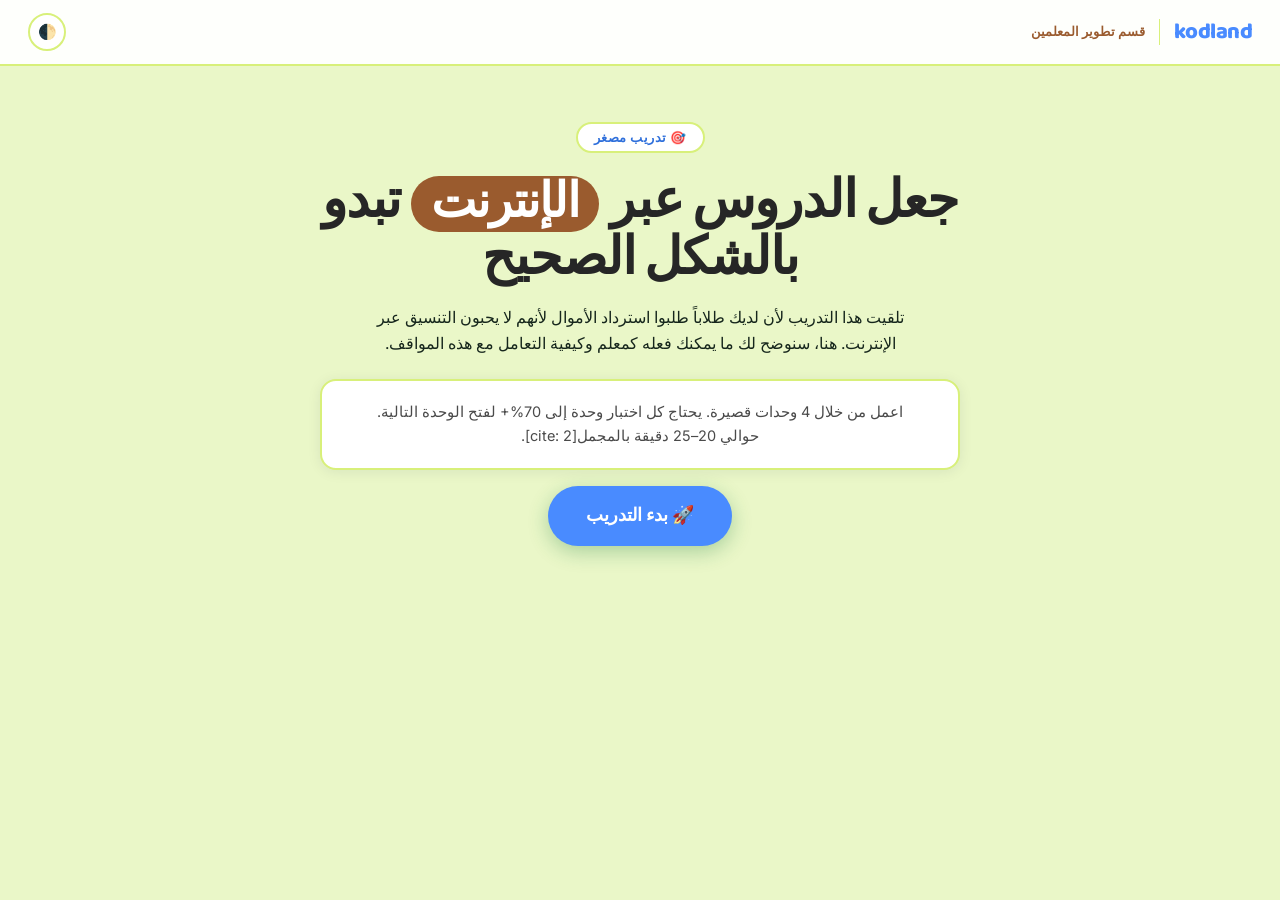
==== ar.html @ ff7520bc "Add files via upload" ====
<!DOCTYPE html>
<html lang="ar">
<head>
<meta charset="UTF-8">
<meta name="viewport" content="width=device-width, initial-scale=1.0">
<title>Mini-Training · Online Format — Kodland Tutor Training</title>
<link href="https://fonts.googleapis.com/css2?family=Baloo+2:wght@600;700;800&family=Inter:wght@400;500;600;700;800&display=swap" rel="stylesheet">
<link rel="stylesheet" href="assets/style.css">
</head>
<body>

<!-- HOME -->
<div id="screen-home" class="screen active">
  <nav class="nav">
    <a class="logo" href="#" onclick="goHome();return false;">
      <span class="logo-mark">kodland</span>
      <span class="logo-div"></span>
      <span class="logo-sub" data-i18n="logoSub"></span>
    </a>
    <div class="nav-r">
      <button class="tbtn" onclick="toggleTheme()">🌓</button>
    </div>
  </nav>
  <div class="hero">
    <div class="hero-inner">
      <div class="eyebrow" data-i18n="heroEyebrow"></div>
      <h1 data-i18n-html="heroTitle"></h1>
      <p data-i18n="heroIntro"></p>
      <div class="card"><p data-i18n="heroWork"></p></div>
      <button class="start-btn" onclick="goDashboard()" data-i18n="startBtn"></button>
    </div>
  </div>
</div>

<!-- DASHBOARD -->
<div id="screen-path" class="screen">
  <nav class="nav">
    <a class="logo" href="#" onclick="goHome();return false;">
      <span class="logo-mark">kodland</span>
      <span class="logo-div"></span>
      <span class="logo-sub" data-i18n="logoSub"></span>
    </a>
    <div class="nav-r">
      <span id="ntag" style="font-size:13px;color:var(--text-muted);font-weight:700;display:none"></span>
      <button class="tbtn" onclick="devUnlockAll()" data-i18n-title="devTitle" title="">🔓</button>
      <button class="tbtn" onclick="toggleTheme()">🌓</button>
    </div>
  </nav>
  <div class="msec">
    <div class="slbl">Your learning path</div>
    <div class="grid" id="mgrid"></div>
  </div>
</div>

<!-- CONTENT -->
<div id="screen-content" class="screen">
  <nav class="nav">
    <a class="logo" href="#" onclick="goHome();return false;">
      <span class="logo-mark">kodland</span>
      <span class="logo-div"></span>
      <span class="logo-sub" data-i18n="logoSub"></span>
    </a>
    <div class="nav-r">
      <button class="tbtn" onclick="goDashboard()" data-i18n-title="backToPath" title="">🏠</button>
      <button class="tbtn" onclick="toggleTheme()">🌓</button>
    </div>
  </nav>
  <div class="cbody" id="contentBody"></div>
</div>

<!-- RESULTS -->
<div id="screen-results" class="screen">
  <nav class="nav">
    <a class="logo" href="#" onclick="goHome();return false;">
      <span class="logo-mark">kodland</span><span class="logo-div"></span><span class="logo-sub" data-i18n="logoSub"></span>
    </a>
    <div class="nav-r"><button class="tbtn" onclick="toggleTheme()">🌓</button></div>
  </nav>
  <div class="rbody" id="resultsBody"></div>
</div>


<script>window.PROG_KEY_OVERRIDE='kl-mt-online_format-progress';</script>
<script src="assets/content-ar.js"></script>
<script src="assets/engine.js"></script>
</body>
</html>
---- assets/style.css ----
:root{
  --blue:#498BFF;--blue-d:#2E6FDB;--blue-l:#8FB8FF;
  --coral:#9A5B2E;--coral-d:#7A4521;--pink-hover:#C8895A;--pink-hover-d:#7A4521;
  --green:#D3FF5F;--green-d:#6B9A1E;--green-l:#E9FFB0;
  --ink:#262626;--ink2:#4A4A4A;--muted:#8A8A8A;
  --bg:#EAF7C8;--surface:#FFFFFF;--surface2:#F4FCE0;--border:#D8F07A;
  --text:var(--ink);--text2:var(--ink2);--text-muted:var(--muted);
  --nav-bg:rgba(255,255,255,0.94);--nav-b:#D8F07A;
  --shadow:0 2px 14px rgba(11,31,69,.08);--shadow-h:0 10px 30px rgba(18,59,132,.16);
  --hi-bg:#EEF5FF;--hi-b:#AECBF7;--hi-t:#123B9A;
  --opt-h:#EEF5FF;
  --ok-bg:#EAFBF1;--ok-b:#8FE3B4;--ok-t:#0F7A45;
  --no-bg:#FFF1EF;--no-b:#FFC3B8;--no-t:#B23A26;
  --cute-bg:#FFF9E1;--cute-b:#F6DE94;--cute-t:#8A6412;
  --onbg:var(--ink);--onbg2:var(--ink2);--onbg-muted:var(--muted);
  --r:16px;--rsm:10px;--rpill:999px;
}
[data-theme="dark"]{
  --ink:#ECECEC;--ink2:#B7B7C2;--muted:#8D8D99;
  --bg:#12141A;
  --coral:#D79A66;--coral-d:#9A5B2E;
  --surface:#1C1F27;--surface2:#242830;--border:#333A4A;
  --nav-bg:rgba(18,20,26,0.92);--nav-b:#2A2E3A;
  --shadow:0 2px 14px rgba(0,0,0,.45);--shadow-h:0 10px 30px rgba(0,0,0,.55);
  --hi-bg:rgba(73,139,255,.12);--hi-b:rgba(73,139,255,.4);--hi-t:#8FB8FF;
  --opt-h:#232838;
  --ok-bg:rgba(15,122,69,.15);--ok-b:rgba(15,122,69,.45);--ok-t:#6FE3A4;
  --no-bg:rgba(178,58,38,.15);--no-b:rgba(178,58,38,.45);--no-t:#FF8B76;
  --cute-bg:rgba(138,100,18,.18);--cute-b:rgba(138,100,18,.45);--cute-t:#F6DE94;
  --onbg:var(--ink);--onbg2:var(--ink2);--onbg-muted:var(--muted);
}
*{box-sizing:border-box;margin:0;padding:0}
html{scroll-behavior:smooth}
body{background:var(--bg);color:var(--text);font-family:'Inter',sans-serif;min-height:100vh;overflow-x:hidden;transition:background .25s,color .25s}
.screen{display:none;min-height:100vh;flex-direction:column}
.screen.active{display:flex}
.nav{display:flex;align-items:center;justify-content:space-between;padding:0 28px;height:66px;background:var(--nav-bg);backdrop-filter:blur(14px);border-bottom:2px solid var(--nav-b);position:sticky;top:0;z-index:100}
.logo{display:flex;align-items:center;gap:9px;text-decoration:none;flex-shrink:0}
.logo-mark{font-family:'Baloo 2',sans-serif;font-weight:800;font-size:22px;letter-spacing:-.5px;color:var(--blue);line-height:1;white-space:nowrap}
.logo-sub{font-family:'Inter',sans-serif;font-weight:700;font-size:12.5px;color:var(--coral);white-space:nowrap;line-height:1.3;max-width:180px}
.logo-div{width:1px;height:26px;background:var(--border);margin:0 5px}
.nav-r{display:flex;align-items:center;gap:8px;position:relative}
.tbtn{display:flex;align-items:center;justify-content:center;width:38px;height:38px;border-radius:50%;background:var(--surface);border:2px solid var(--border);color:var(--text2);font-size:15px;cursor:pointer;transition:all .15s;flex-shrink:0}
.tbtn:hover{border-color:var(--blue-l);background:var(--surface2)}
/* HERO */
.hero{padding:56px 40px 40px;text-align:center;position:relative;overflow:hidden}
.hero-inner{position:relative;max-width:640px;margin:0 auto}
.eyebrow{display:inline-flex;align-items:center;gap:6px;background:var(--surface);border:2px solid var(--border);border-radius:var(--rpill);padding:6px 16px;font-family:'Inter',sans-serif;font-size:12.5px;font-weight:800;color:var(--blue-d);margin-bottom:22px;text-transform:uppercase;letter-spacing:.5px}
.hero h1{font-family:'Baloo 2',sans-serif;font-size:clamp(32px,5.2vw,52px);font-weight:800;line-height:1.08;letter-spacing:-1px;color:var(--onbg);margin-bottom:16px}
.h-pill{display:inline-block;background:#9A5B2E;color:#fff;border-radius:var(--rpill);padding:2px 20px;margin:0 2px;font-size:.92em}
.hero p{color:#16261c;font-size:16px;line-height:1.65;margin-bottom:22px;max-width:560px;margin-left:auto;margin-right:auto;position:relative;z-index:1}
[data-theme="dark"] .hero p{color:var(--onbg2)}
.hero-reasons{max-width:560px;margin:0 auto 24px;text-align:left;display:flex;flex-direction:column;gap:10px}
.hr-item{display:flex;gap:13px;align-items:center;background:var(--surface);border:2px solid var(--border);border-radius:14px;padding:13px 17px;font-size:14.5px;color:var(--text2);line-height:1.55;box-shadow:var(--shadow)}
.hr-item .hr-ic{flex-shrink:0;font-size:18px;line-height:1;width:38px;height:38px;border-radius:50%;background:var(--hi-bg);display:flex;align-items:center;justify-content:center}
.hr-item:nth-child(2) .hr-ic{background:#E4F5D3}
.hr-item:nth-child(3) .hr-ic{background:#FFE9F2}
.start-btn{display:inline-block;padding:16px 38px;background:var(--blue);color:#fff;border:none;border-radius:var(--rpill);font-family:'Baloo 2',sans-serif;font-size:18px;font-weight:700;cursor:pointer;transition:all .15s;box-shadow:0 6px 20px rgba(20,120,60,.3);margin-top:4px}
.start-btn:hover{background:var(--pink-hover-d);transform:translateY(-2px);box-shadow:0 8px 24px rgba(212,160,23,.4)}
/* DASHBOARD */
.msec{padding:8px 32px 70px;max-width:1080px;margin:0 auto;width:100%}
.slbl{font-family:'Baloo 2',sans-serif;font-size:13px;font-weight:700;text-transform:uppercase;letter-spacing:1.5px;color:var(--onbg-muted);margin-bottom:16px;margin-top:4px}
.grid{display:grid;grid-template-columns:repeat(auto-fill,minmax(290px,1fr));gap:16px}
.mc{background:var(--surface);border:2px solid var(--border);border-radius:var(--r);overflow:hidden;cursor:pointer;transition:transform .2s,box-shadow .2s,border-color .2s;box-shadow:var(--shadow)}
.mc:hover:not(.locked){transform:translateY(-4px);box-shadow:var(--shadow-h)}
.mc.locked{opacity:.5;cursor:not-allowed}
.mc.done{border-color:var(--blue)}
.mc-stripe{height:7px}
.mc-body{padding:22px}
.mc-top{display:flex;align-items:center;justify-content:space-between;margin-bottom:9px}
.mc-num{font-size:12px;font-weight:800;letter-spacing:.8px;text-transform:uppercase;color:var(--text-muted)}
.mc-em{font-size:32px}
.mc-title{font-family:'Baloo 2',sans-serif;font-size:22px;font-weight:700;letter-spacing:-.2px;color:var(--text);margin-bottom:7px;line-height:1.15}
.mc-desc{font-size:14.5px;color:var(--text2);line-height:1.6}
.mc-foot{margin-top:16px;display:flex;align-items:center;justify-content:space-between}
.badge{font-family:'Inter',sans-serif;font-size:11px;font-weight:800;letter-spacing:.3px;padding:5px 13px;border-radius:var(--rpill);text-transform:uppercase}
.bd{background:#E4F5D3;color:var(--green-d);border:1.5px solid var(--green)}
.bs{background:var(--coral);color:#fff;border:1.5px solid var(--coral-d)}
.bl{background:var(--surface2);color:var(--text-muted);border:1.5px solid var(--border)}
.br{background:#DCEBFF;color:var(--blue-d);border:1.5px solid var(--blue-l)}
[data-theme="dark"] .bd{background:rgba(211,255,95,.15);color:var(--green);border-color:rgba(211,255,95,.4)}
[data-theme="dark"] .br{background:rgba(73,139,255,.15);color:var(--blue-l);border-color:rgba(73,139,255,.4)}
.stag{font-size:12.5px;color:var(--text-muted);font-weight:600}
.stag b{color:var(--text)}
/* CONTENT */
.cbody{padding:38px 40px 60px;max-width:820px;margin:0 auto;width:100%;flex:1}
.meyebrow{font-size:11.5px;font-weight:800;text-transform:uppercase;letter-spacing:1px;color:var(--onbg-muted);margin-bottom:9px}
.mh1{font-family:'Baloo 2',sans-serif;font-size:clamp(26px,4vw,38px);font-weight:800;letter-spacing:-.6px;line-height:1.12;color:var(--onbg);margin-bottom:16px}
.mobj{background:var(--surface);border:2px solid var(--border);border-left:5px solid var(--coral);border-radius:0 var(--rsm) var(--rsm) 0;padding:14px 18px;font-size:14.5px;color:var(--text2);line-height:1.6;margin-bottom:34px}
.mobj strong{color:var(--text)}
.sch{font-family:'Baloo 2',sans-serif;font-size:24px;font-weight:800;margin:44px 0 18px;color:var(--onbg);display:flex;align-items:center;gap:12px;letter-spacing:-.3px}
.sch::before{content:'';width:12px;height:12px;border-radius:4px;background:var(--coral);flex-shrink:0;transform:rotate(45deg)}
.sch::after{content:'';flex:1;height:3px;background:var(--coral);border-radius:2px;opacity:.4}
.card{background:var(--surface);border:2px solid var(--border);border-radius:var(--r);padding:19px 21px;margin-bottom:12px;box-shadow:var(--shadow)}
.card h4{font-family:'Baloo 2',sans-serif;font-size:15px;font-weight:700;color:var(--text);margin-bottom:8px}
.card p,.card li{font-size:14.5px;color:var(--text2);line-height:1.7}
.card ul,.card ol{padding-left:18px}
.card li{margin-bottom:6px}
.card p strong,.card li strong{color:var(--text)}
.card p{margin-bottom:10px}
.card p:last-child{margin-bottom:0}
.tbl-wrap{overflow-x:auto;margin-top:4px}
.card table{width:100%;border-collapse:collapse;font-size:13.6px;line-height:1.55}
.card th{text-align:left;padding:9px 11px;border-bottom:2px solid var(--border);font-family:'Baloo 2',sans-serif;font-size:12.8px;color:var(--text)}
.card td{padding:9px 11px;border-bottom:1px solid var(--border);color:var(--text2);vertical-align:top}
.card tr:last-child td{border-bottom:none}
.card.hi{background:var(--hi-bg);border-color:var(--hi-b)}
.card.hi h4{color:var(--hi-t);font-size:16.5px}
.card.hi p,.card.hi li{color:var(--hi-t);opacity:.92}
.card.ok{background:var(--ok-bg);border-color:var(--ok-b)}
.card.ok h4{color:var(--ok-t)}
.card.ok p,.card.ok li{color:var(--ok-t);opacity:.92}
.card.danger{background:var(--no-bg);border-color:var(--no-b)}
.card.danger h4{color:var(--no-t)}
.card.danger p,.card.danger li{color:var(--no-t);opacity:.92}
.card.danger th{color:var(--no-t);border-color:var(--no-b)}
.card.danger td{color:var(--no-t);opacity:.9;border-color:var(--no-b)}
.card.cute{background:var(--cute-bg);border-color:var(--cute-b)}
.card.cute h4{color:var(--cute-t);font-size:16.5px}
.card.cute p,.card.cute li{color:var(--cute-t);opacity:.92}
.acc-item{background:var(--surface);border:2px solid var(--border);border-radius:var(--r);margin-bottom:12px;box-shadow:var(--shadow);overflow:hidden}
.acc-item summary{cursor:pointer;list-style:none;padding:18px 22px;font-family:'Baloo 2',sans-serif;font-weight:700;font-size:16px;display:flex;align-items:center;justify-content:space-between;gap:10px}
.acc-item summary::-webkit-details-marker{display:none}
.acc-item summary::after{content:'▾';font-size:14px;color:var(--text-muted);flex-shrink:0;transition:transform .2s}
.acc-item[open] summary::after{transform:rotate(180deg)}
.acc-item .acc-body{padding:0 22px 20px}
.acc-big-title{font-family:'Baloo 2',sans-serif;font-weight:800;font-size:23px;margin:30px 0 16px;text-align:center}
.sib{padding:16px 18px}
.sib-head{display:flex;align-items:center;gap:14px;margin-bottom:10px}
.sib-ic{font-size:38px;line-height:1;flex-shrink:0;width:52px;height:52px;display:flex;align-items:center;justify-content:center;background:var(--surface2);border-radius:50%}
.sib-head h4{font-family:'Baloo 2',sans-serif;font-size:19px;font-weight:800;line-height:1.25;color:var(--text)}
.sib-body{font-size:13.5px;line-height:1.55}
.sib-body ul,.sib-body ol{margin:0;padding-left:20px}
.sib-body li{margin-bottom:5px}
.sib-body p{margin-bottom:6px}
.notice-line{display:flex;align-items:flex-start;gap:10px;background:var(--surface2);border-radius:var(--rsm);padding:12px 14px;margin-bottom:12px;font-size:13.5px;line-height:1.5}
.notice-line .nl-ic{font-size:22px;flex-shrink:0}
.doavoid{display:grid;grid-template-columns:1fr 1fr;gap:14px;margin-bottom:14px}
@media(max-width:600px){.doavoid{grid-template-columns:1fr}}
.doavoid .dobox,.doavoid .avoidbox{border-radius:var(--r);padding:18px 19px;box-shadow:var(--shadow)}
.doavoid .dobox{background:var(--ok-bg);border:2px solid var(--ok-b)}
.doavoid .avoidbox{background:var(--no-bg);border:2px solid var(--no-b)}
.doavoid h5{font-family:'Baloo 2',sans-serif;font-weight:800;font-size:14.5px;margin-bottom:11px;display:flex;align-items:center;gap:7px}
.doavoid .dobox h5{color:var(--ok-t)}
.doavoid .avoidbox h5{color:var(--no-t)}
.doavoid ul{list-style:none;padding:0;margin:0;display:flex;flex-direction:column;gap:10px}
.doavoid li{display:flex;gap:8px;font-size:13.6px;line-height:1.55}
.doavoid .dobox li{color:var(--ok-t)}
.doavoid .avoidbox li{color:var(--no-t)}
.doavoid li .lic{flex-shrink:0}
.doavoid em{opacity:.85}
.pattern-row{display:grid;grid-template-columns:repeat(3,1fr);gap:14px;margin-bottom:14px}
@media(max-width:760px){.pattern-row{grid-template-columns:1fr}}
.pattern-card{background:var(--surface);border:2px solid var(--border);border-radius:var(--r);padding:22px 20px;box-shadow:var(--shadow);text-align:center;display:flex;flex-direction:column}
.pattern-ic{font-size:38px;margin-bottom:10px}
.pattern-title{font-family:'Baloo 2',sans-serif;font-weight:800;font-size:16px;margin-bottom:9px;color:var(--text)}
.pattern-desc{font-size:12.8px;color:var(--text2);margin-bottom:12px;line-height:1.5;font-style:italic}
.pattern-note{font-size:12.8px;color:var(--text2);line-height:1.55;text-align:left;background:var(--surface2);border-radius:10px;padding:11px 13px;margin-top:auto}
.mobj-box{display:flex;gap:16px;align-items:flex-start;background:var(--surface);border:2px solid var(--border);border-radius:var(--r);padding:18px 20px;margin-bottom:34px;box-shadow:var(--shadow)}
.mobj-ic{width:46px;height:46px;border-radius:50%;background:var(--hi-bg);display:flex;align-items:center;justify-content:center;font-size:21px;flex-shrink:0}
.mobj-txt strong{font-family:'Baloo 2',sans-serif;font-size:11.5px;text-transform:uppercase;letter-spacing:.6px;color:var(--coral);display:block;margin-bottom:5px}
.mobj-txt p{font-size:14.5px;color:var(--text2);line-height:1.6;margin:0}
.mc-em-circle{width:54px;height:54px;border-radius:50%;display:flex;align-items:center;justify-content:center;font-size:27px;flex-shrink:0}
.co-star{background:#FFF6DC;border-color:#F4D883;color:#8A6412}
[data-theme="dark"] .co-star{background:rgba(244,216,131,.15);border-color:rgba(244,216,131,.4);color:#F4D883}
.step-flow{display:flex;align-items:stretch;gap:8px;margin-bottom:14px;flex-wrap:wrap}
.step-box{flex:1;min-width:160px;background:var(--surface);border:2px solid var(--border);border-radius:var(--r);padding:18px 15px;text-align:center;box-shadow:var(--shadow);display:flex;flex-direction:column;align-items:center;justify-content:flex-start}
.step-ic{font-size:32px;margin-bottom:9px}
.step-lbl{font-size:13px;color:var(--text2);line-height:1.45;font-weight:600}
.step-arrow{display:flex;align-items:center;justify-content:center;font-size:22px;color:var(--coral);flex:0 0 auto;font-weight:800}
@media(max-width:700px){.step-flow{flex-direction:column}.step-arrow{transform:rotate(90deg);margin:-4px auto}}
.bigstat{display:flex;gap:22px;align-items:center;background:var(--surface);border:2px solid var(--border);border-radius:var(--r);padding:24px 26px;margin-bottom:14px;box-shadow:var(--shadow)}
.bigstat-num{font-family:'Baloo 2',sans-serif;font-size:54px;font-weight:800;color:var(--blue-d);flex-shrink:0;line-height:1;min-width:110px;text-align:center}
.bigstat-txt{font-size:14px;color:var(--text2);line-height:1.65}
.bigstat-txt strong{color:var(--text)}
@media(max-width:560px){.bigstat{flex-direction:column;text-align:center}}
.ck-list{display:flex;flex-direction:column;gap:11px;background:var(--surface);border:2px solid var(--border);border-radius:var(--r);padding:18px 20px;margin-bottom:12px;box-shadow:var(--shadow)}
.ck-row{display:flex;gap:11px;align-items:flex-start;font-size:14px;color:var(--text2);line-height:1.55}
.ck-box{flex-shrink:0;font-size:18px;color:var(--blue-d);margin-top:-1px}
.nc-list{display:flex;flex-direction:column;gap:12px;margin-bottom:12px}
.nc-row{display:flex;gap:14px;align-items:flex-start;background:var(--surface);border:2px solid var(--border);border-radius:var(--r);padding:15px 18px;box-shadow:var(--shadow)}
.nc-num{flex-shrink:0;width:32px;height:32px;border-radius:50%;background:var(--blue-l);color:var(--blue-d);display:flex;align-items:center;justify-content:center;font-family:'Baloo 2',sans-serif;font-weight:800;font-size:15px}
.nc-txt{font-size:14px;color:var(--text2);line-height:1.6;padding-top:4px}
.mt-pic-crop{position:relative;overflow:hidden;border-radius:var(--r);border:2px solid var(--border);box-shadow:var(--shadow);margin:4px 0 14px;background:var(--surface)}
.mt-pic-crop img{position:absolute;display:block;max-width:none;height:auto}
.sib-strat{display:inline-flex;align-items:center;gap:6px;font-family:'Baloo 2',sans-serif;font-weight:800;font-size:15px;color:var(--coral-d);text-transform:uppercase;letter-spacing:.5px;margin:0 0 6px}
.dt{margin-bottom:16px;scroll-margin-top:90px}
.dt-bar{display:grid;grid-template-columns:repeat(auto-fit,minmax(150px,1fr));gap:10px;margin-bottom:14px}
@media(max-width:700px){.dt-bar{grid-template-columns:repeat(2,1fr)}}
.dt-btn{display:flex;flex-direction:column;align-items:center;gap:6px;background:var(--surface);border:2px solid var(--border);border-radius:var(--r);padding:14px 8px 12px;font-family:'Baloo 2',sans-serif;font-weight:800;font-size:14.5px;color:var(--text2);cursor:pointer;box-shadow:var(--shadow);transition:transform .15s,border-color .15s,background .15s}
.dt-btn:hover{transform:translateY(-2px)}
.dt-btn.on{border-color:var(--coral);background:var(--hi-bg);color:var(--text)}
.dt-btn-ic{font-size:36px;line-height:1}
.dt-btn-lbl{line-height:1.2;text-align:center}
.dt-panel{display:none}
.dt-panel.on{display:block;animation:dtIn .25s ease}
@keyframes dtIn{from{opacity:0;transform:translateY(6px)}to{opacity:1;transform:none}}
.dt-intro{display:flex;gap:16px;align-items:flex-start;background:var(--surface);border:2px solid var(--border);border-left:6px solid var(--coral);border-radius:var(--r);padding:18px 20px;margin-bottom:12px;box-shadow:var(--shadow)}
.dt-intro-ic{font-size:46px;line-height:1;flex-shrink:0}
.dt-intro-t{font-family:'Baloo 2',sans-serif;font-weight:800;font-size:20px;color:var(--text);margin-bottom:4px}
.dt-intro p{font-size:14.5px;color:var(--text2);line-height:1.65;margin:0}
.dt-intro p strong{color:var(--text)}
.dt-panel .icon-grid{grid-template-columns:repeat(auto-fit,minmax(300px,1fr))}
.dt-panel .icon-grid-item{padding:16px 16px}
.dt-panel .igi-ic{width:56px;height:56px;font-size:30px}
.dt-panel .igi-txt{font-size:14px}
.dt-next{display:block;margin:6px 0 0 auto;background:var(--coral);color:#fff;border:none;border-radius:999px;padding:11px 22px;font-family:'Baloo 2',sans-serif;font-weight:800;font-size:14.5px;cursor:pointer;box-shadow:var(--shadow)}
.dt-next:hover{background:var(--pink-hover-d)}
.dt-done{text-align:right;font-family:'Baloo 2',sans-serif;font-weight:800;font-size:14.5px;color:var(--green-d);margin-top:6px}
.co-body .cv-see{display:flex;gap:8px;align-items:flex-start;margin-bottom:8px}
.co-body .cv-do{display:flex;gap:8px;align-items:flex-start}
.co-body .cv-lbl{flex-shrink:0;font-size:15px}
.icon-grid{display:grid;grid-template-columns:repeat(auto-fit,minmax(220px,1fr));gap:12px;margin-bottom:12px}
.icon-grid-item{display:flex;gap:12px;align-items:flex-start;background:var(--surface);border:2px solid var(--border);border-radius:var(--r);padding:15px 16px;box-shadow:var(--shadow)}
.igi-ic{font-size:24px;flex-shrink:0;width:36px;height:36px;border-radius:50%;background:var(--hi-bg);display:flex;align-items:center;justify-content:center}
.igi-txt{font-size:13.5px;color:var(--text2);line-height:1.55}
.igi-txt strong{color:var(--text)}
.tl-wrap{display:flex;flex-direction:column;margin-bottom:14px}
.tl-item{display:flex;gap:14px;background:var(--surface);border:2px solid var(--border);border-radius:var(--r);padding:16px 18px;box-shadow:var(--shadow)}
.tl-ic{width:42px;height:42px;border-radius:50%;background:var(--hi-bg);display:flex;align-items:center;justify-content:center;font-size:20px;flex-shrink:0}
.tl-lbl{font-family:'Baloo 2',sans-serif;font-weight:800;font-size:12.5px;color:var(--coral-d);text-transform:uppercase;letter-spacing:.4px;margin-bottom:7px}
.tl-body{flex:1}
.tl-body ul{padding-left:18px;margin:0}
.tl-body li{font-size:13.5px;color:var(--text2);line-height:1.6;margin-bottom:5px}
.tl-body li:last-child{margin-bottom:0}
.tl-connector{width:2px;height:16px;background:var(--border);margin-left:39px}
.tbl-full{width:100vw;position:relative;left:50%;right:50%;margin-left:-50vw;margin-right:-50vw;padding:0 max(20px,calc(50vw - 570px));overflow-x:auto;box-sizing:border-box}
.tbl-full table{min-width:1100px}
.tbl-full .card{margin:0}
.tbl-full table tr:nth-child(even){background:var(--surface2)}
.tbl-full table th{position:sticky;top:0;background:var(--blue);color:#fff}
.rule-row{display:flex;flex-direction:column;gap:10px;margin-bottom:14px}
.rule-card{display:flex;gap:14px;align-items:flex-start;background:var(--surface);border:2px solid var(--border);border-left:5px solid var(--blue);border-radius:var(--r);padding:15px 18px;box-shadow:var(--shadow)}
.rule-num{width:32px;height:32px;border-radius:50%;background:var(--blue);color:#fff;font-family:'Baloo 2',sans-serif;font-weight:800;font-size:14px;display:flex;align-items:center;justify-content:center;flex-shrink:0}
.rule-ic{font-size:22px;flex-shrink:0}
.rule-txt{font-size:13.8px;color:var(--text2);line-height:1.55}
.rule-txt strong{color:var(--text)}
.bo-mock{background:#211E33;border-radius:16px;padding:22px 22px 18px;color:#EDEAF9;font-family:'Segoe UI',Inter,sans-serif;margin-bottom:14px;box-shadow:var(--shadow-h);position:relative;margin-top:10px}
.bo-mock-tag{position:absolute;top:-12px;left:18px;background:var(--coral);color:#fff;font-family:'Baloo 2',sans-serif;font-size:11px;font-weight:800;padding:5px 13px;border-radius:999px;text-transform:uppercase;letter-spacing:.4px;box-shadow:0 3px 8px rgba(0,0,0,.25)}
/* BO SIMULATION EMBED (breaks out of the content column on purpose) */
.sim-embed{position:relative;left:50%;right:50%;margin-left:-50vw;margin-right:-50vw;width:100vw;max-width:100vw;margin-top:18px;margin-bottom:22px}
.sim-embed-inner{max-width:1440px;margin:0 auto;padding:0 16px}
.sim-embed-tag{display:inline-block;background:var(--coral);color:#fff;font-family:'Baloo 2',sans-serif;font-size:11px;font-weight:800;padding:5px 13px;border-radius:999px;text-transform:uppercase;letter-spacing:.4px;margin-bottom:10px}
.sim-embed iframe{width:100%;height:480px;border:2px solid var(--border);border-radius:16px;box-shadow:var(--shadow-h);display:block;background:#211E33}
@media(max-width:760px){.sim-embed iframe{height:420px}}
.bo-tabs{display:flex;gap:8px;margin-bottom:14px;flex-wrap:wrap}
.bo-tab{padding:8px 16px;border-radius:8px;border:1px solid #3A3460;background:#2C2846;color:#C3BEDA;font-size:12.5px;font-weight:700;cursor:pointer;font-family:inherit}
.bo-tab.active{background:#498BFF;color:#fff;border-color:#498BFF}
.bo-field{display:flex;gap:10px;padding:9px 0;border-bottom:1px solid rgba(255,255,255,.07);font-size:13px;color:#C3BEDA}
.bo-field:last-child{border-bottom:none}
.bo-field b{color:#fff;min-width:110px;display:inline-block}
.bo-comment{background:#2C2846;border-radius:10px;padding:13px 15px;font-size:12.8px;color:#C3BEDA;line-height:1.65;margin-top:2px}
.bo-comment .role{display:inline-block;background:#3A3460;color:#AEB8FA;font-size:10px;font-weight:800;padding:2px 8px;border-radius:5px;margin-bottom:7px}
.bo-progress-head{display:flex;justify-content:space-between;align-items:flex-start;flex-wrap:wrap;gap:10px;margin-bottom:14px}
.bo-select{background:#342E56;border:1px solid #3A3460;color:#EDEAF9;padding:7px 12px;border-radius:8px;font-size:12.5px;font-family:inherit}
.bo-status{font-size:12px;color:#C3BEDA;display:flex;align-items:center;gap:4px;flex-wrap:wrap}
.bo-status b{color:#fff}
.bo-info-ic{width:22px;height:22px;border-radius:50%;background:#342E56;color:#8FB8FF;display:inline-flex;align-items:center;justify-content:center;font-size:12px;cursor:pointer;border:1px solid #3A3460;margin-left:4px}
.bo-grid-row{display:flex;align-items:center;gap:10px;margin-bottom:12px;flex-wrap:wrap}
.bo-mod-lbl{width:28px;font-weight:800;color:#fff;font-size:13px;flex-shrink:0}
.bo-cell-wrap{display:flex;flex-direction:column;align-items:center;gap:4px;width:66px}
.bo-cell-lbl{font-size:9.5px;color:#8B85A6}
.bo-cell{padding:6px 0;width:100%;text-align:center;border-radius:999px;font-size:11px;font-weight:700}
.bo-cell.attended{background:rgba(52,211,153,.18);color:#7FE8BE}
.bo-cell.absent{background:rgba(242,113,109,.2);color:#FF9C97}
.bo-cell.notsubmitted{background:rgba(242,140,109,.22);color:#FFA98F}
.bo-cell.reviewed{background:rgba(52,211,153,.18);color:#7FE8BE}
.bo-cell.next{background:#342E56;color:#6b6584}
.bo-mod-total{font-size:11.5px;color:#8B85A6;margin-left:4px}
.bo-legend{display:none;position:absolute;top:6px;right:0;background:#fff;color:#2a2540;border-radius:10px;padding:15px 17px;box-shadow:0 10px 30px rgba(0,0,0,.45);z-index:20;width:min(430px,90vw);font-size:12px}
.bo-legend.show{display:block}
.bo-legend-cols{display:grid;grid-template-columns:1fr 1fr;gap:16px}
.bo-legend h6{font-size:11px;text-transform:uppercase;letter-spacing:.4px;color:#8A84A3;margin-bottom:8px}
.bo-legend-row{display:flex;align-items:center;gap:7px;margin-bottom:7px;line-height:1.3}
.bo-legend-dot{width:10px;height:10px;border-radius:50%;flex-shrink:0}
@media(max-width:560px){.bo-legend-cols{grid-template-columns:1fr}.bo-cell-wrap{width:58px}}
.two-col{display:grid;grid-template-columns:1fr 1fr;gap:12px}
@media(max-width:600px){.two-col{grid-template-columns:1fr}}
.three-col{display:grid;grid-template-columns:1fr 1fr 1fr;gap:12px}
@media(max-width:760px){.three-col{grid-template-columns:1fr}}
.divider{border:none;border-top:2px solid var(--border);margin:34px 0}
.ctabtn{display:block;width:100%;padding:17px;background:var(--blue);color:#fff;border:none;border-radius:var(--rpill);font-family:'Baloo 2',sans-serif;font-size:18px;font-weight:700;cursor:pointer;transition:all .15s;margin-bottom:40px;margin-top:4px;box-shadow:0 4px 16px rgba(20,120,60,.28)}
.ctabtn:hover{background:var(--pink-hover-d);transform:translateY(-2px);box-shadow:0 6px 20px rgba(212,160,23,.4)}
.ctabtn:disabled{opacity:.4;cursor:not-allowed;transform:none;box-shadow:none}
@media(max-width:640px){.cbody,.msec,.hero{padding-left:18px;padding-right:18px}}
/* VIDEO SLOT (placeholder — no footage yet) */
.vslot{background:#000000;border:2px solid #2A2A2A;border-radius:var(--r);padding:22px 22px 20px;margin-bottom:12px;color:#EAEAEA}
.vslot-top{display:flex;align-items:center;gap:10px;margin-bottom:10px}
.vslot-ic{width:38px;height:38px;border-radius:50%;background:rgba(255,255,255,.08);display:flex;align-items:center;justify-content:center;font-size:17px;flex-shrink:0}
.vslot-title{font-family:'Baloo 2',sans-serif;font-weight:700;font-size:15px;color:#fff}
.vslot-meta{font-size:11.5px;color:#8FB8FF;text-transform:uppercase;letter-spacing:.5px;font-weight:800;margin-top:2px}
.vslot-frame{background:#000000;border:1px solid rgba(255,255,255,.15);border-radius:12px;padding:26px;text-align:center;margin-bottom:12px;overflow:hidden}
.vslot-frame .big{font-size:30px;margin-bottom:6px}
.vslot-frame .lbl{font-size:12.5px;color:#8FB8FF;font-weight:700}
.vslot-brief{font-size:13px;line-height:1.6;color:#CFCFCF;font-style:italic}
/* CALLOUT (guide-style emoji callouts) */
.callout{display:flex;gap:12px;border-radius:var(--rsm);padding:15px 17px;margin-bottom:12px;font-size:14.3px;line-height:1.68;border:1.5px solid}
.co-ic{font-size:19px;flex-shrink:0;margin-top:1px}
.co-body p{margin-bottom:8px}
.co-body p:last-child{margin-bottom:0}
.co-body ul,.co-body ol{padding-left:18px;margin-bottom:8px}
.co-body li{margin-bottom:4px}
.co-target{background:var(--hi-bg);border-color:var(--hi-b);color:var(--hi-t)}
.co-warn{background:#FFF6EE;border-color:#FBD9B0;color:#9A5B12}
[data-theme="dark"] .co-warn{background:rgba(154,91,18,.18);border-color:rgba(154,91,18,.45);color:#F5B971}
.co-danger{background:var(--no-bg);border-color:var(--no-b);color:var(--no-t)}
.co-ok{background:var(--ok-bg);border-color:var(--ok-b);color:var(--ok-t)}
.co-cute{background:var(--cute-bg);border-color:var(--cute-b);color:var(--cute-t)}
.co-idea{background:#EFFAFF;border-color:#B9E6FA;color:#0B5E85}
[data-theme="dark"] .co-idea{background:rgba(11,94,133,.18);border-color:rgba(11,94,133,.45);color:#7FD4F5}
.co-loop{background:var(--hi-bg);border-color:var(--hi-b);color:var(--hi-t)}
.co-body b,.co-body strong{color:inherit}
/* INTERACTION (selection-based exercises) */
.ix-wrap{background:var(--surface);border:2px solid var(--border);border-radius:var(--r);padding:24px;margin-bottom:16px;box-shadow:var(--shadow)}
.ix-badge{display:inline-flex;align-items:center;gap:6px;background:#DDF3E5;color:var(--blue-d);border:1.5px solid var(--blue-l);border-radius:var(--rpill);padding:5px 14px;font-size:11.5px;font-weight:800;text-transform:uppercase;letter-spacing:.4px;margin-bottom:14px}
[data-theme="dark"] .ix-badge{background:rgba(143,224,180,.15);color:var(--blue-l)}
.ix-title{font-family:'Baloo 2',sans-serif;font-size:18px;font-weight:800;color:var(--text);margin-bottom:8px}
.ix-instr{font-size:14px;color:var(--text2);line-height:1.6;margin-bottom:18px}
.ix-card{background:var(--surface2);border:2px solid var(--border);border-radius:var(--rsm);padding:14px 16px;margin-bottom:10px;font-size:14px;color:var(--text);cursor:pointer;transition:all .15s;line-height:1.55}
.ix-card:hover:not(.locked){border-color:var(--blue-l);transform:translateY(-1px)}
.ix-card.locked{cursor:default}
.ix-card.correct{background:var(--ok-bg);border-color:var(--ok-b);color:var(--ok-t)}
.ix-card.wrong{background:var(--no-bg);border-color:var(--no-b);color:var(--no-t)}
.ix-zones{display:grid;grid-template-columns:repeat(auto-fit,minmax(180px,1fr));gap:10px;margin-top:14px}
.ix-zone{border:2px dashed var(--border);border-radius:var(--rsm);padding:12px;text-align:center;font-family:'Baloo 2',sans-serif;font-weight:700;font-size:13px;color:var(--text2)}
.ix-zone-btn{display:block;width:100%;padding:9px 8px;margin-top:8px;border-radius:8px;border:2px solid var(--border2,var(--border));background:var(--surface);font-family:'Inter',sans-serif;font-weight:700;font-size:12.5px;cursor:pointer;color:var(--text2)}
.ix-zone-btn:hover:not(:disabled){border-color:var(--blue-l);color:var(--blue-d)}
.ix-zone-btn:disabled{opacity:.4;cursor:not-allowed}
.ix-zone-btn.correct-zone{opacity:1!important;background:var(--ok-bg);border-color:var(--ok-b);color:var(--ok-t)}
.ix-zone-btn.wrong-zone{opacity:1!important;background:var(--no-bg);border-color:var(--no-b);color:var(--no-t)}
.ix-fb{margin-top:8px;font-size:13px;line-height:1.55;border-radius:8px;padding:9px 12px}
.ix-fb.ok{background:var(--ok-bg);color:var(--ok-t)}
.ix-fb.bad{background:var(--no-bg);color:var(--no-t)}
.ix-progress{font-size:12.5px;color:var(--text-muted);font-weight:700;margin-top:14px;text-align:right}
.ix-nextbtn{display:none;margin-top:16px;width:100%;padding:14px;background:var(--blue);color:#fff;border:none;border-radius:var(--rpill);font-family:'Baloo 2',sans-serif;font-size:16px;font-weight:700;cursor:pointer}
.ix-nextbtn.show{display:block}
.ix-nextbtn:hover{background:var(--pink-hover-d)}
.ix-sim-link{display:flex;gap:16px;align-items:center;background:var(--hi-bg);border:2px solid var(--hi-b);border-radius:var(--r);padding:20px;margin-bottom:16px}
.ix-sim-link .em{font-size:34px;flex-shrink:0}
.ix-sim-link a.simbtn{display:inline-block;margin-top:8px;background:var(--blue);color:#fff;padding:10px 20px;border-radius:var(--rpill);font-family:'Baloo 2',sans-serif;font-weight:700;font-size:14px;text-decoration:none}
.ix-sim-link a.simbtn:hover{background:var(--pink-hover-d)}
/* QUIZ */
.qbody{padding:38px 40px;max-width:700px;margin:0 auto;width:100%;flex:1}
.qpt{height:8px;background:var(--surface2);border:1.5px solid var(--border);border-radius:var(--rpill);margin-bottom:38px;overflow:hidden}
.qpf{height:100%;background:linear-gradient(90deg,var(--blue),var(--coral));border-radius:var(--rpill);transition:width .4s ease}
.qctr{font-size:12.5px;font-weight:800;text-transform:uppercase;letter-spacing:1px;color:var(--onbg-muted);margin-bottom:11px}
.qtxt{font-family:'Baloo 2',sans-serif;font-size:22px;font-weight:700;letter-spacing:-.3px;line-height:1.35;margin-bottom:28px;color:var(--onbg)}
.qopts{display:flex;flex-direction:column;gap:11px}
.qopt{background:var(--surface);border:2px solid var(--border);border-radius:var(--r);padding:15px 19px;cursor:pointer;font-size:14.5px;color:var(--text);font-family:'Inter',sans-serif;font-weight:500;transition:all .15s;text-align:left;line-height:1.5;box-shadow:var(--shadow)}
.qopt:hover:not(.answered){background:var(--opt-h);border-color:var(--blue-l)}
.qopt.correct{background:var(--ok-bg);border-color:var(--ok-b);color:var(--ok-t)}
.qopt.wrong{background:var(--no-bg);border-color:var(--no-b);color:var(--no-t)}
.qopt.answered{cursor:default}
.qfb{display:none;margin-top:15px;border-radius:var(--rsm);padding:14px 17px;font-size:14.5px;line-height:1.6;border:2px solid}
.qfb.show{display:block}
.qfb.ok{background:var(--ok-bg);border-color:var(--ok-b);color:var(--ok-t)}
.qfb.bad{background:var(--no-bg);border-color:var(--no-b);color:var(--no-t)}
.qnxt{display:none;margin-top:19px;width:100%;padding:15px;background:var(--blue);color:#fff;border:none;border-radius:var(--rpill);font-family:'Baloo 2',sans-serif;font-size:17px;font-weight:700;cursor:pointer;transition:all .15s}
.qnxt.show{display:block}
.qnxt:hover{background:var(--pink-hover-d)}
/* RESULTS */
.rbody{padding:64px 40px;max-width:540px;margin:0 auto;text-align:center;flex:1}
.remi{font-size:66px;margin-bottom:15px}
.rtitle{font-family:'Baloo 2',sans-serif;font-size:31px;font-weight:800;letter-spacing:-.4px;color:var(--onbg)}
.rpct{font-family:'Baloo 2',sans-serif;font-size:64px;font-weight:800;line-height:1;margin:15px 0 7px}
.rpct.pass{color:var(--blue)}
.rpct.fail{color:var(--no-t)}
.rsub{color:var(--onbg2);font-size:15.5px;line-height:1.65;margin-bottom:32px}
.bdark{display:block;width:100%;padding:15px 24px;margin-bottom:10px;background:var(--blue);color:#fff;border:none;border-radius:var(--rpill);font-family:'Baloo 2',sans-serif;font-size:17px;font-weight:700;cursor:pointer;transition:all .15s}
.bdark:hover{background:var(--pink-hover-d)}
.bline{display:block;width:100%;padding:14px 24px;margin-bottom:10px;background:transparent;color:var(--text2);border:2px solid var(--border);border-radius:var(--rpill);font-family:'Inter',sans-serif;font-size:14.5px;font-weight:700;cursor:pointer;transition:all .15s}
.bline:hover{background:var(--surface2);color:var(--text);border-color:var(--blue-l)}
/* FEEDBACK SLIDERS (ungraded, end of exam) */
.fbq{background:var(--surface);border:2px solid var(--border);border-radius:var(--r);padding:20px;margin-bottom:14px;text-align:left}
.fbq label{display:block;font-family:'Baloo 2',sans-serif;font-weight:700;font-size:14.5px;color:var(--text);margin-bottom:12px}
.fbq .scale{display:flex;gap:8px}
.fbq .scale button{flex:1;padding:11px 0;border-radius:10px;border:2px solid var(--border);background:var(--surface2);font-weight:800;font-family:'Baloo 2',sans-serif;cursor:pointer;color:var(--text2)}
.fbq .scale button.sel{background:var(--blue);border-color:var(--blue);color:#fff}
.fbq .scalelbl{display:flex;justify-content:space-between;font-size:11px;color:var(--text-muted);margin-top:6px}
/* CHECKLIST / FIELD CARD */
.chk-body{padding:44px 40px 64px;max-width:760px;margin:0 auto;flex:1}
.chk-badge{display:inline-flex;align-items:center;gap:6px;background:#DDF3E5;color:var(--blue-d);border:2px solid var(--blue-l);border-radius:var(--rpill);padding:6px 15px;font-family:'Inter',sans-serif;font-size:12.5px;font-weight:800;text-transform:uppercase;letter-spacing:.5px;margin-bottom:16px}
[data-theme="dark"] .chk-badge{background:rgba(143,224,180,.18);color:var(--blue-l)}
.chk-h1{font-family:'Baloo 2',sans-serif;font-size:clamp(24px,4vw,34px);font-weight:800;letter-spacing:-.6px;line-height:1.15;color:var(--onbg);margin-bottom:12px}
.chk-sub{font-size:15.5px;color:var(--onbg2);line-height:1.7;margin-bottom:30px}
.chk-list{display:flex;flex-direction:column;gap:12px}
.chk-item{display:flex;gap:14px;align-items:flex-start;background:var(--surface);border:2px solid var(--border);border-radius:var(--r);padding:16px 19px;box-shadow:var(--shadow)}
.chk-ic{width:30px;height:30px;border-radius:50%;background:#DDF3E5;color:var(--blue-d);display:flex;align-items:center;justify-content:center;font-weight:800;flex-shrink:0;font-family:'Baloo 2',sans-serif;font-size:13px}
.chk-txt{font-size:14px;color:var(--text2);line-height:1.6;padding-top:4px}
.chk-selfeval{margin-top:36px;background:var(--surface2);border:2px dashed var(--blue-l);border-radius:var(--r);padding:24px 26px}
.chk-selfeval-h{font-family:'Baloo 2',sans-serif;font-size:20px;font-weight:800;color:var(--text);margin-bottom:6px}
.chk-selfeval-sub{font-size:13.5px;color:var(--text-muted);margin-bottom:16px;line-height:1.55}
.chk-self-item{display:flex;gap:10px;margin-bottom:11px;font-size:14px;color:var(--text2);line-height:1.6}
.chk-self-item:last-child{margin-bottom:0}
.chk-actions{display:flex;gap:12px;margin-top:30px;flex-wrap:wrap}
.chk-actions button{flex:1;min-width:220px;margin-bottom:0}
.fc-block{background:var(--surface);border:2px solid var(--border);border-radius:var(--r);padding:18px 20px;margin-bottom:12px}
.fc-block h4{font-family:'Baloo 2',sans-serif;font-size:14.5px;color:var(--blue-d);text-transform:uppercase;letter-spacing:.4px;margin-bottom:8px}
.fc-block p,.fc-block li{font-size:13.8px;color:var(--text2);line-height:1.6}
.fc-block ul{padding-left:18px}
@media print{
  .nav,.no-print{display:none!important}
  body{background:#fff}
  .chk-body{padding:10px 6px;max-width:100%}
  .chk-item,.chk-selfeval,.fc-block{box-shadow:none;break-inside:avoid}
}

/* narrow screens + long translated labels: keep the top bar and tables inside the viewport */
@media(max-width:640px){
  .nav{padding:0 12px;gap:8px}
  .logo{gap:6px}
  .logo-mark{font-size:20px}
  .logo-div{margin:0 1px;height:22px}
  .logo-sub{font-size:10px;max-width:96px;line-height:1.15}
  .nav-r{gap:6px;flex-shrink:0}
  #ntag{font-size:10.5px!important;max-width:74px;line-height:1.15;text-align:right;white-space:normal}
  .lang-btn{padding:7px 9px}
  .card table{font-size:12.5px}
  .card th,.card td{padding:7px 6px;overflow-wrap:anywhere;hyphens:auto}
  .card th{font-size:11.5px}
}
@media(max-width:520px){
  .logo-div,.logo-sub{display:none}
}

/* long words in translated text must wrap inside their cards instead of widening them */
.pattern-card,.card,.co,.step-box,.ix-card,.ix-fb,.mobj-txt{min-width:0;overflow-wrap:break-word}
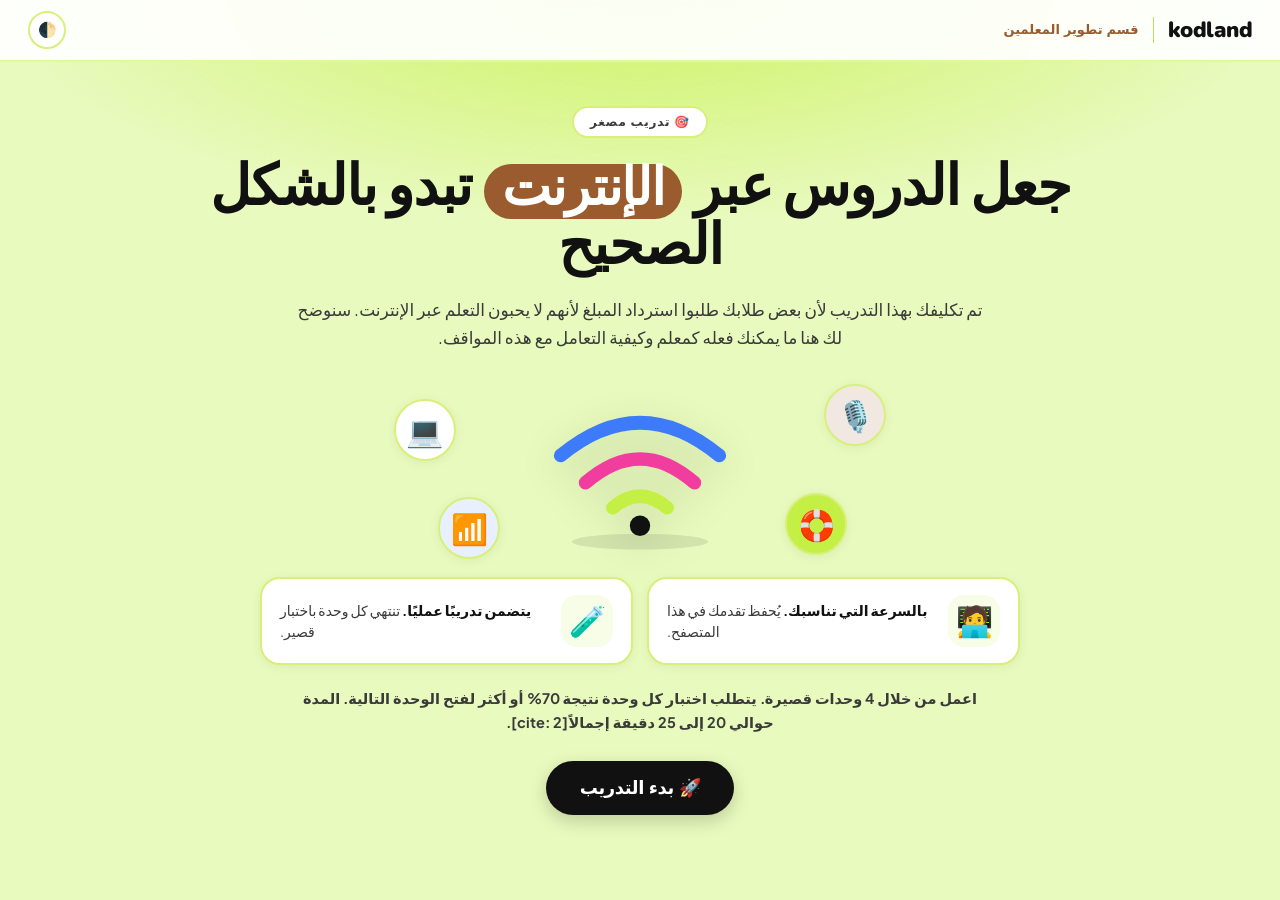
==== commit 54aa686d: "Add files via upload" ====
--- a/ar.html
+++ b/ar.html
@@ -4,8 +4,11 @@
 <meta charset="UTF-8">
 <meta name="viewport" content="width=device-width, initial-scale=1.0">
 <title>Mini-Training · Online Format — Kodland Tutor Training</title>
-<link href="https://fonts.googleapis.com/css2?family=Baloo+2:wght@600;700;800&family=Inter:wght@400;500;600;700;800&display=swap" rel="stylesheet">
+<link rel="preconnect" href="https://fonts.googleapis.com"><link rel="preconnect" href="https://fonts.gstatic.com" crossorigin>
+<link href="https://fonts.googleapis.com/css2?family=Baloo+2:wght@600;700;800&family=Inter:wght@400;500;600;700;800&family=Nunito:wght@700;800;900&family=Plus+Jakarta+Sans:wght@400;500;600;700;800&display=swap" rel="stylesheet">
 <link rel="stylesheet" href="assets/style.css">
+<link rel="stylesheet" href="assets/theme.css">
+<style>:root,:root[data-theme="dark"]{--pink:#9A5B2E;--pink-d:#7A4521;--coral:#9A5B2E;--coral-d:#7A4521}:root:not([data-theme="dark"]){--pink-l:#F1E8E2}</style>
 </head>
 <body>
 
@@ -26,7 +29,12 @@
       <div class="eyebrow" data-i18n="heroEyebrow"></div>
       <h1 data-i18n-html="heroTitle"></h1>
       <p data-i18n="heroIntro"></p>
-      <div class="card"><p data-i18n="heroWork"></p></div>
+      <div class="hero-art" id="heroArt"></div>
+      <div class="hero-cards">
+        <div class="hcard"><span class="hc-ic">🧑‍💻</span><div data-i18n-html="heroCard1"></div></div>
+        <div class="hcard"><span class="hc-ic">🧪</span><div data-i18n-html="heroCard2"></div></div>
+      </div>
+      <p class="hero-work" data-i18n="heroWork" style="font-size:14.5px;font-weight:700"></p>
       <button class="start-btn" onclick="goDashboard()" data-i18n="startBtn"></button>
     </div>
   </div>
@@ -47,7 +55,8 @@
     </div>
   </nav>
   <div class="msec">
-    <div class="slbl">Your learning path</div>
+    <div class="slbl" data-i18n="pathLabel"></div>
+    <div class="pbar"><b id="pbCount">0/6</b><div class="ptrack"><i id="pbFill"></i></div><span data-i18n="pbLabel"></span></div>
     <div class="grid" id="mgrid"></div>
   </div>
 </div>
@@ -80,7 +89,9 @@
 </div>
 
 
-<script>window.PROG_KEY_OVERRIDE='kl-mt-online_format-progress';</script>
+<canvas id="confetti"></canvas>
+
+<script>window.PROG_KEY_OVERRIDE='kl-mt-online_format-progress'; window.HERO_ART={ill:'wifi',orbs:['💻','🎙️','📶','🛟']};</script>
 <script src="assets/content-ar.js"></script>
 <script src="assets/engine.js"></script>
 </body>
--- a/assets/theme.css
+++ b/assets/theme.css
@@ -0,0 +1,361 @@
+/* ==========================================================================
+   Mini_Training_7_Technical_Issues — visual theme (v2)
+   Loaded AFTER style.css. It re-skins the training with the look of the
+   "Kodland TD Core-EM Training" (lime background, pink accent, big emoji,
+   colourful cards, interactive widgets) and adds the new components used by
+   the content: symCards, flipCards, tabsBlock, stepper, chatMock, ill().
+   To go back to the old look, just remove the <link> to this file.
+   ========================================================================== */
+
+:root{
+  --bg:#E8FABD; --bg2:#F4FCD3; --surface:#FFFFFF; --surface2:#F7FDE6;
+  --border:#D8F07A; --line2:#BFE15A; --nav-b:#DDFAA0;
+  --ink:#111111; --ink2:#3A3A3A; --muted:#6B6F7D;
+  --lime:#C4F046; --lime-d:#AEDD2E; --lime-dd:#5E7F07;
+  --pink:#F03D9E; --pink-d:#D4308A; --pink-l:#FFE4F2;
+  --blue:#3E7BFA; --blue-d:#2A63D8; --blue-l:#E8F0FF;
+  --ok:#1FA45A; --ok-l:#E6F8EE; --orange:#F59E0B; --orange-l:#FFF3DC;
+  --red:#E5484D; --red-l:#FFEBEC; --violet:#8B5CF6; --violet-l:#F0EAFF; --yellow:#FFD34D;
+  --coral:#F03D9E; --coral-d:#D4308A;
+  --text:var(--ink); --text2:var(--ink2); --text-muted:var(--muted);
+  --r:20px; --rsm:12px;
+  --shadow:0 2px 12px rgba(0,0,0,.06); --shadow-h:0 10px 30px rgba(0,0,0,.12);
+  --f-disp:'Nunito','Baloo 2',system-ui,'Segoe UI',Arial,sans-serif;
+  --f-body:'Plus Jakarta Sans','Inter',system-ui,'Segoe UI',Arial,sans-serif;
+}
+[data-theme="dark"]{
+  --bg:#10150C; --bg2:#161D10; --surface:#1B2214; --surface2:#222B19;
+  --border:#34421F; --line2:#4B5F2A; --nav-b:#2B3820;
+  --ink:#F2F5EA; --ink2:#C9D1B8; --muted:#97A082;
+  --blue-l:#1D2A47; --pink-l:#3A1A2C; --ok-l:#14301F; --orange-l:#3A2C10; --red-l:#3A1C1E; --violet-l:#2A2144;
+  --shadow:0 2px 12px rgba(0,0,0,.4); --shadow-h:0 10px 30px rgba(0,0,0,.55);
+}
+
+html{scroll-behavior:smooth}
+body{font-family:var(--f-body);background:var(--bg);color:var(--ink);-webkit-font-smoothing:antialiased}
+body::before{content:"";position:fixed;inset:0 0 auto 0;height:520px;background:radial-gradient(ellipse 70% 60% at 50% 0%,rgba(196,240,70,.75),transparent 70%);pointer-events:none;z-index:0}
+[data-theme="dark"] body::before{background:radial-gradient(ellipse 70% 60% at 50% 0%,rgba(120,170,30,.28),transparent 70%)}
+.screen{position:relative;z-index:1}
+h1,h2,h3,h4,.mh1,.rtitle,.start-btn{font-family:var(--f-disp);font-weight:900;letter-spacing:-.02em}
+::selection{background:var(--lime);color:#111}
+
+/* ---------- Nav ---------- */
+.nav{height:62px;background:rgba(255,255,255,.92);border-bottom:2px solid var(--nav-b)}
+[data-theme="dark"] .nav{background:rgba(16,21,12,.9)}
+.logo-mark{font-family:var(--f-disp);font-weight:900;font-size:22px;color:var(--ink);letter-spacing:-.5px}
+.logo-sub{font-family:var(--f-disp);font-weight:800;font-size:13px;color:var(--pink);max-width:none}
+.logo-div{background:var(--line2)}
+.tbtn{background:var(--surface);border:2px solid var(--border);color:var(--ink)}
+.tbtn:hover{background:var(--lime);border-color:var(--lime-d)}
+#ntag{background:var(--lime);color:#111!important;border-radius:999px;padding:6px 13px;font-weight:800!important;font-size:12.5px!important}
+
+/* ---------- Buttons ---------- */
+.start-btn,.ctabtn,.ix-nextbtn,.bdark{font-family:var(--f-disp);background:var(--ink);color:#fff;border-radius:999px;border:0;font-weight:900;transition:transform .15s,background .15s,box-shadow .15s}
+[data-theme="dark"] .start-btn,[data-theme="dark"] .ctabtn,[data-theme="dark"] .ix-nextbtn,[data-theme="dark"] .bdark{background:var(--lime);color:#111}
+.start-btn:hover,.ctabtn:hover,.ix-nextbtn:hover,.bdark:hover{background:var(--pink);color:#fff;transform:translateY(-2px);box-shadow:0 8px 22px rgba(240,61,158,.28)}
+.start-btn{padding:15px 34px;font-size:18px;box-shadow:0 6px 18px rgba(0,0,0,.18)}
+.bline{border:2px solid var(--line2);background:var(--surface);color:var(--ink);border-radius:999px;font-weight:800}
+
+/* ---------- Home / hero ---------- */
+.hero{padding:44px 24px 24px}
+.hero-inner{max-width:880px}
+.eyebrow{background:var(--surface);border:2px solid var(--border);color:var(--ink2);font-family:var(--f-disp);font-weight:900;font-size:12px;letter-spacing:.07em}
+.hero h1{font-size:clamp(34px,5.6vw,56px);line-height:1.06;color:var(--ink)}
+.h-pill{background:var(--pink);color:#fff;border-radius:999px;padding:0 18px;box-decoration-break:clone;-webkit-box-decoration-break:clone}
+.hero p{color:var(--ink2);font-size:17px;line-height:1.65;max-width:700px}
+.hero .card{max-width:640px;margin:0 auto 22px;background:var(--surface);border:2px solid var(--border);border-radius:var(--r);text-align:center}
+.hero-art{position:relative;height:190px;max-width:560px;margin:2px auto 14px;display:flex;align-items:center;justify-content:center}
+.hero-art .ill{width:230px;height:170px;position:relative;z-index:2;filter:drop-shadow(0 10px 18px rgba(0,0,0,.14));animation:floaty 5s ease-in-out infinite}
+.orb{position:absolute;display:flex;align-items:center;justify-content:center;width:62px;height:62px;border-radius:50%;background:var(--surface);border:2px solid var(--border);font-size:30px;box-shadow:var(--shadow);animation:floaty 4.2s ease-in-out infinite}
+.orb.o1{left:6%;top:14%;animation-delay:.2s}.orb.o2{right:6%;top:6%;animation-delay:.9s;background:var(--pink-l)}
+.orb.o3{left:14%;bottom:2%;animation-delay:1.4s;background:var(--blue-l)}.orb.o4{right:13%;bottom:4%;animation-delay:.5s;background:var(--lime)}
+@keyframes floaty{0%,100%{transform:translateY(0)}50%{transform:translateY(-8px)}}
+.hero-cards{display:grid;grid-template-columns:1fr 1fr;gap:14px;max-width:760px;margin:6px auto 22px;text-align:left}
+.hcard{display:flex;gap:14px;align-items:center;background:var(--surface);border:2px solid var(--border);border-radius:var(--r);padding:16px 18px;box-shadow:var(--shadow);font-size:14px;line-height:1.5;color:var(--ink2)}
+.hcard .hc-ic{flex:0 0 auto;font-size:30px;width:52px;height:52px;border-radius:16px;background:var(--surface2);display:flex;align-items:center;justify-content:center}
+.hcard b{color:var(--ink)}
+@media(max-width:700px){.hero-cards{grid-template-columns:1fr}.hero-art{height:160px}.orb{width:50px;height:50px;font-size:24px}}
+
+/* ---------- Dashboard ---------- */
+.msec{max-width:1040px;padding:6px 24px 70px}
+.slbl{font-family:var(--f-disp);font-weight:900;font-size:13px;letter-spacing:.1em;color:var(--pink);margin:14px 0 12px}
+.pbar{display:flex;align-items:center;gap:16px;background:var(--surface);border:2px solid var(--border);border-radius:999px;padding:12px 20px;margin:4px 0 22px;box-shadow:var(--shadow)}
+.pbar b{font-family:var(--f-disp);font-size:20px;font-weight:900}
+.ptrack{flex:1;height:12px;border-radius:999px;background:var(--surface2);border:1px solid var(--border);overflow:hidden}
+.ptrack i{display:block;height:100%;width:0;border-radius:999px;background:linear-gradient(90deg,var(--lime-d),var(--pink));transition:width .8s cubic-bezier(.2,.8,.2,1)}
+.pbar span{font-weight:800;font-size:13px;color:var(--muted);white-space:nowrap}
+.grid{grid-template-columns:repeat(2,1fr);gap:18px}
+@media(max-width:760px){.grid{grid-template-columns:1fr}}
+.mc{position:relative;border:2px solid var(--border);border-top:7px solid var(--mcol,var(--lime-d));border-radius:24px;box-shadow:var(--shadow);background:var(--surface);overflow:hidden}
+.mc-stripe{display:none}
+.mc:hover:not(.locked){transform:translateY(-5px);box-shadow:var(--shadow-h)}
+.mc.locked{background:repeating-linear-gradient(135deg,var(--surface) 0 18px,var(--surface2) 18px 36px);opacity:.78;filter:saturate(.6);cursor:not-allowed}
+.mc-body{padding:20px 22px 20px;position:relative}
+.mc-num{font-family:var(--f-disp);font-size:12px;font-weight:900;letter-spacing:.09em;text-transform:uppercase;color:var(--muted)}
+.mc-em-circle{display:none}
+.mc-big{display:block;font-size:56px;line-height:1;margin:10px 0 8px;transition:transform .25s}
+.mc:hover:not(.locked) .mc-big{transform:scale(1.12) rotate(-6deg)}
+.mc-title{font-family:var(--f-disp);font-weight:900;font-size:22px;margin:2px 0 6px;color:var(--ink)}
+.mc-desc{font-size:13.5px;line-height:1.55;color:var(--ink2);min-height:62px}
+.mc-foot{margin-top:12px}
+.mc.done{border-right-color:var(--ok);border-bottom-color:var(--ok);border-left-color:var(--ok)}
+.mc.done::after{content:"✓";position:absolute;right:16px;top:16px;width:30px;height:30px;border-radius:50%;background:var(--ok);color:#fff;font-weight:900;display:flex;align-items:center;justify-content:center}
+.badge{font-family:var(--f-disp);font-weight:900;border-radius:999px;padding:7px 14px;font-size:12.5px}
+.badge.br{background:var(--ink);color:#fff}
+.badge.bd{background:var(--ok-l);color:var(--ok);border:1px solid var(--ok)}
+.badge.bl{background:var(--surface2);color:var(--muted);border:1px solid var(--border)}
+
+/* ---------- Module page ---------- */
+.rdbar{position:fixed;top:62px;left:0;right:0;height:4px;background:transparent;z-index:90}
+.rdbar i{display:block;height:100%;width:0;background:linear-gradient(90deg,var(--lime-d),var(--pink));border-radius:0 4px 4px 0;transition:width .12s linear}
+.cbody{max-width:1000px;padding:30px 24px 90px}
+.mhead{display:grid;grid-template-columns:1fr auto;gap:18px;align-items:center}
+@media(max-width:760px){.mhead{grid-template-columns:1fr}.mhead-art{display:none}}
+.meyebrow{font-family:var(--f-disp);font-weight:900;font-size:12.5px;letter-spacing:.09em;text-transform:uppercase;color:var(--pink)}
+.mh1{font-size:clamp(30px,4.6vw,46px);line-height:1.08;margin:6px 0 14px}
+.mh1-em{display:inline-block;margin-right:4px;animation:pop .7s cubic-bezier(.2,1.4,.4,1) both}
+@keyframes pop{from{transform:scale(.3) rotate(-20deg);opacity:0}to{transform:scale(1) rotate(0);opacity:1}}
+.mobj-box{background:var(--surface);border:2px solid var(--border);border-left:7px solid var(--lime-d);border-radius:var(--r);box-shadow:var(--shadow);padding:16px 20px}
+.mobj-ic{background:var(--lime);border-radius:14px}
+.mobj-txt strong{color:var(--lime-dd);font-family:var(--f-disp);letter-spacing:.06em;text-transform:uppercase;font-size:12px}
+[data-theme="dark"] .mobj-txt strong{color:var(--lime)}
+.mhead-art .ill{width:210px;height:160px;filter:drop-shadow(0 10px 16px rgba(0,0,0,.12));animation:floaty 5.5s ease-in-out infinite}
+.learn{display:grid;grid-template-columns:repeat(4,1fr);gap:12px;margin:18px 0 14px}
+@media(max-width:860px){.learn{grid-template-columns:repeat(2,1fr)}}
+.lcard{background:var(--surface);border:2px solid var(--border);border-radius:var(--r);padding:14px 15px;box-shadow:var(--shadow);transition:transform .2s}
+.lcard:hover{transform:translateY(-3px)}
+.lcard span{display:block;font-size:30px;margin-bottom:6px}
+.lcard p{font-size:13px;line-height:1.45;color:var(--ink2);font-weight:600}
+.chips{display:flex;flex-wrap:wrap;gap:8px;margin:6px 0 10px}
+.chip{background:var(--surface);border:2px solid var(--border);border-radius:999px;padding:7px 14px;font-size:13px;font-weight:800;color:var(--ink);cursor:pointer;font-family:inherit;transition:all .15s}
+.chip:hover{background:var(--lime);border-color:var(--lime-d);transform:translateY(-1px)}
+.sec{margin-top:44px;scroll-margin-top:84px}
+.sh{display:flex;align-items:center;gap:14px;margin:0 0 16px}
+.se{flex:0 0 auto;width:54px;height:54px;border-radius:16px;background:var(--surface);border:2px solid var(--border);box-shadow:var(--shadow);display:flex;align-items:center;justify-content:center;font-size:30px}
+.sh h2{font-size:clamp(20px,2.6vw,27px);margin:0;white-space:normal}
+.sh::after{content:"";flex:1;height:5px;border-radius:5px;background:linear-gradient(90deg,var(--lime-d),transparent)}
+.reveal{opacity:0;transform:translateY(18px);transition:opacity .55s ease,transform .55s ease}
+.reveal.in{opacity:1;transform:none}
+@media(prefers-reduced-motion:reduce){.reveal{opacity:1;transform:none;transition:none}.hero-art .ill,.orb,.mhead-art .ill,.mh1-em{animation:none}}
+
+/* ---------- Generic cards, tables, lists ---------- */
+.card{background:var(--surface);border:2px solid var(--border);border-radius:var(--r);box-shadow:var(--shadow);padding:18px 20px;line-height:1.65;font-size:15px;color:var(--ink2);margin-bottom:14px}
+.card p+p{margin-top:10px}
+.card h4{font-size:17px;margin-bottom:8px;color:var(--ink)}
+.card strong{color:var(--ink)}
+.tbl-wrap{overflow-x:auto;border-radius:16px;border:2px solid var(--border);margin-top:12px;background:var(--surface)}
+.tbl-wrap table{border-collapse:collapse;width:100%;font-size:13.5px}
+.tbl-wrap th{background:var(--lime);color:#111;font-family:var(--f-disp);font-weight:900;text-align:left;padding:11px 14px}
+.tbl-wrap td{padding:11px 14px;border-top:1px solid var(--border);vertical-align:top;line-height:1.5;color:var(--ink2)}
+.tbl-wrap tr:nth-child(even) td{background:var(--surface2)}
+.three-col{display:grid;grid-template-columns:repeat(3,1fr);gap:14px}
+@media(max-width:820px){.three-col{grid-template-columns:1fr}}
+.three-col .card:nth-child(1){border-top:7px solid #7EA8FF}.three-col .card:nth-child(2){border-top:7px solid #FFB44D}.three-col .card:nth-child(3){border-top:7px solid #B79DF2}
+
+/* callouts */
+.callout{display:flex;gap:14px;align-items:flex-start;border-radius:var(--r);padding:15px 18px;margin:14px 0;border:2px solid var(--border);background:var(--surface);box-shadow:var(--shadow);line-height:1.6;font-size:14.5px;color:var(--ink2)}
+.co-ic{flex:0 0 auto;font-size:26px;width:46px;height:46px;border-radius:14px;display:flex;align-items:center;justify-content:center;background:var(--surface2)}
+.co-body{flex:1}.co-body strong{color:var(--ink)}
+.co-idea{background:var(--blue-l);border-color:#B9D1FF}.co-idea .co-ic{background:#fff}
+.co-ok{background:var(--ok-l);border-color:#8FE3B4}.co-ok .co-ic{background:#fff}
+.co-danger{background:var(--red-l);border-color:#FFB9BC}.co-danger .co-ic{background:#fff}
+.co-warn{background:var(--orange-l);border-color:#F6D58F}.co-warn .co-ic{background:#fff}
+.co-star{background:#FFF9D6;border-color:#F3DD7A}.co-star .co-ic{background:#fff}
+[data-theme="dark"] .co-ic{background:rgba(255,255,255,.08)!important}
+
+/* do / avoid */
+.doavoid{display:grid;grid-template-columns:1fr 1fr;gap:14px;margin:14px 0}
+@media(max-width:760px){.doavoid{grid-template-columns:1fr}}
+.dobox,.avoidbox{border-radius:var(--r);padding:16px 18px;border:2px solid}
+.dobox{background:var(--ok-l);border-color:#8FE3B4}.avoidbox{background:var(--red-l);border-color:#FFB9BC}
+.dobox h5,.avoidbox h5{font-family:var(--f-disp);font-weight:900;font-size:15px;margin-bottom:8px}
+.dobox h5{color:var(--ok)}.avoidbox h5{color:var(--red)}
+.dobox ul,.avoidbox ul{list-style:none;display:flex;flex-direction:column;gap:7px}
+.dobox li,.avoidbox li{display:flex;gap:9px;font-size:13.5px;line-height:1.5;color:var(--ink2)}
+
+/* numbered list */
+.nc-list{display:flex;flex-direction:column;gap:10px;margin:12px 0}
+.nc-row{display:flex;gap:14px;align-items:flex-start;background:var(--surface);border:2px solid var(--border);border-radius:16px;padding:12px 16px;box-shadow:var(--shadow);line-height:1.55;font-size:14.5px;color:var(--ink2)}
+.nc-num{flex:0 0 auto;width:32px;height:32px;border-radius:50%;background:var(--pink);color:#fff;font-family:var(--f-disp);font-weight:900;display:flex;align-items:center;justify-content:center}
+
+/* icon grid */
+.icon-grid{display:grid;grid-template-columns:repeat(auto-fit,minmax(230px,1fr));gap:14px;margin:14px 0}
+.icon-grid.ig4,.icon-grid.ig2{grid-template-columns:repeat(2,1fr)}.icon-grid.ig6{grid-template-columns:repeat(3,1fr)}
+@media(max-width:760px){.icon-grid.ig4,.icon-grid.ig2,.icon-grid.ig6{grid-template-columns:1fr}}
+.icon-grid-item{background:var(--surface);border:2px solid var(--border);border-radius:var(--r);padding:16px;box-shadow:var(--shadow);transition:transform .2s,box-shadow .2s;font-size:14px;line-height:1.55;color:var(--ink2)}
+.icon-grid-item:hover{transform:translateY(-4px);box-shadow:var(--shadow-h)}
+.igi-ic{font-size:34px;width:60px;height:60px;border-radius:18px;background:var(--surface2);display:flex;align-items:center;justify-content:center;margin-bottom:10px}
+.icon-grid-item:nth-child(5n+1) .igi-ic{background:#E8F0FF}.icon-grid-item:nth-child(5n+2) .igi-ic{background:#FFE4F2}.icon-grid-item:nth-child(5n+3) .igi-ic{background:#FFF3DC}.icon-grid-item:nth-child(5n+4) .igi-ic{background:#E6F8EE}.icon-grid-item:nth-child(5n+5) .igi-ic{background:#F0EAFF}
+.igi-txt strong{color:var(--ink)}
+
+/* step flow */
+.step-flow{display:flex;gap:10px;align-items:stretch;margin:16px 0;flex-wrap:wrap}
+.step-box{flex:1 1 180px;background:var(--surface);border:2px solid var(--border);border-radius:var(--r);padding:16px;text-align:center;box-shadow:var(--shadow);transition:transform .2s}
+.step-box:hover{transform:translateY(-3px)}
+.step-ic{font-size:38px;margin-bottom:6px}.step-lbl{font-weight:800;font-size:13.5px;line-height:1.45;color:var(--ink)}
+.step-arrow{align-self:center;font-size:24px;font-weight:900;color:var(--pink);animation:nudge 1.4s ease-in-out infinite}
+@keyframes nudge{0%,100%{transform:translateX(0)}50%{transform:translateX(5px)}}
+@media(max-width:760px){.step-arrow{display:none}}
+
+/* pattern cards */
+.pattern-row{display:grid;grid-template-columns:repeat(3,1fr);gap:14px;margin:14px 0}
+@media(max-width:820px){.pattern-row{grid-template-columns:1fr}}
+.pattern-card{background:var(--surface);border:2px solid var(--border);border-radius:var(--r);padding:18px;box-shadow:var(--shadow);border-top:7px solid var(--lime-d);transition:transform .2s}
+.pattern-card:hover{transform:translateY(-4px)}
+.pattern-card:nth-child(2){border-top-color:#FFC247}.pattern-card:nth-child(3){border-top-color:var(--red)}
+.pattern-ic{font-size:36px}.pattern-title{font-family:var(--f-disp);font-weight:900;font-size:19px;margin:4px 0}
+.pattern-desc{font-size:13.5px;font-weight:700;color:var(--ink);line-height:1.5}.pattern-note{font-size:13px;color:var(--ink2);margin-top:8px;line-height:1.5}
+
+/* big stat */
+.bigstat{display:flex;align-items:center;gap:18px;background:var(--surface);border:2px solid var(--border);border-radius:var(--r);padding:16px 22px;box-shadow:var(--shadow);margin:14px 0}
+.bigstat-num{font-family:var(--f-disp);font-weight:900;font-size:clamp(34px,5vw,52px);color:var(--pink);white-space:nowrap;line-height:1}
+.bigstat-txt{font-size:15px;line-height:1.55;color:var(--ink2)}
+
+/* accordion (details) */
+.acc-item{background:var(--surface);border:2px solid var(--border);border-radius:16px;margin:9px 0;box-shadow:var(--shadow);overflow:hidden;transition:border-color .2s}
+.acc-item[open]{border-color:var(--lime-d)}
+.acc-item summary{list-style:none;cursor:pointer;padding:14px 18px;font-weight:800;font-size:15px;color:var(--ink);display:flex;align-items:center;gap:10px}
+.acc-item summary::-webkit-details-marker{display:none}
+.acc-item summary::after{content:"＋";margin-left:auto;font-weight:900;color:var(--pink);font-size:20px;transition:transform .2s}
+.acc-item[open] summary::after{content:"－"}
+.acc-item[open] summary{background:var(--surface2)}
+.acc-body{padding:4px 18px 16px;font-size:14px;line-height:1.65;color:var(--ink2)}
+.acc-body p{margin-top:8px}.acc-body strong{color:var(--ink)}
+
+/* ---------- NEW: symptom cards (tap to open) ---------- */
+.sym-grid{display:grid;grid-template-columns:repeat(2,1fr);gap:14px;margin:14px 0;align-items:start}
+@media(max-width:820px){.sym-grid{grid-template-columns:1fr}}
+.sym{background:var(--surface);border:2px solid var(--border);border-left:8px solid var(--sc,var(--lime-d));border-radius:var(--r);box-shadow:var(--shadow);overflow:hidden;transition:box-shadow .2s,transform .2s}
+.sym:hover{box-shadow:var(--shadow-h);transform:translateY(-2px)}
+.sym-head{display:flex;gap:14px;align-items:center;padding:15px 16px;cursor:pointer;width:100%;background:none;border:0;text-align:left;font-family:inherit;color:inherit}
+.sym-ic{flex:0 0 auto;width:56px;height:56px;border-radius:16px;font-size:30px;display:flex;align-items:center;justify-content:center;background:var(--sbg,var(--surface2))}
+.sym-t{flex:1;font-family:var(--f-disp);font-weight:900;font-size:16.5px;line-height:1.25;color:var(--ink)}
+.sym-t small{display:block;font-family:var(--f-body);font-weight:700;font-size:12px;color:var(--muted);margin-top:3px}
+.sym-chev{font-size:18px;color:var(--pink);transition:transform .25s;font-weight:900}
+.sym.open .sym-chev{transform:rotate(180deg)}
+.sym-body{display:none;padding:2px 16px 16px;flex-direction:column;gap:9px}
+.sym.open .sym-body{display:flex;animation:drop .3s ease both}
+@keyframes drop{from{opacity:0;transform:translateY(-6px)}to{opacity:1;transform:none}}
+.sr{display:flex;gap:10px;align-items:flex-start;border-radius:14px;padding:10px 12px;font-size:13.5px;line-height:1.55;color:var(--ink2)}
+.sr b.l{flex:0 0 auto;display:inline-flex;align-items:center;gap:5px;font-family:var(--f-disp);font-weight:900;font-size:11.5px;letter-spacing:.04em;text-transform:uppercase;border-radius:999px;padding:3px 10px;white-space:nowrap}
+.sr .x{flex:1}.sr .x em{color:var(--ink)}
+.sr.see{background:var(--blue-l)}.sr.see b.l{background:var(--blue);color:#fff}
+.sr.do{background:var(--ok-l)}.sr.do b.l{background:var(--ok);color:#fff}
+.sr.say{background:var(--violet-l)}.sr.say b.l{background:var(--violet);color:#fff}
+.sr.rep{background:var(--orange-l)}.sr.rep b.l{background:var(--orange);color:#fff}
+.sr.avoid{background:var(--red-l)}.sr.avoid b.l{background:var(--red);color:#fff}
+.sr.tip{background:#FFF9D6}.sr.tip b.l{background:#E0B400;color:#fff}
+[data-theme="dark"] .sr.tip{background:rgba(224,180,0,.15)}
+.sr .x ul{margin:6px 0 0 18px}.sr .x li{margin:3px 0}
+
+/* ---------- NEW: flip cards ---------- */
+.flip-grid{display:grid;grid-template-columns:repeat(auto-fit,minmax(170px,1fr));gap:14px;margin:14px 0}
+.flip-grid.n5{grid-template-columns:repeat(5,1fr)}.flip-grid.n6{grid-template-columns:repeat(3,1fr)}.flip-grid.n4{grid-template-columns:repeat(4,1fr)}
+@media(max-width:900px){.flip-grid.n5,.flip-grid.n6,.flip-grid.n4{grid-template-columns:repeat(2,1fr)}}
+.flip-b{overflow:auto}
+.flip{perspective:900px;height:178px;cursor:pointer;background:none;border:0;padding:0;font-family:inherit;color:inherit}
+.flip-in{position:relative;width:100%;height:100%;transition:transform .55s cubic-bezier(.3,1.3,.5,1);transform-style:preserve-3d}
+.flip.on .flip-in{transform:rotateY(180deg)}
+.flip-f,.flip-b{position:absolute;inset:0;border-radius:var(--r);border:2px solid var(--border);backface-visibility:hidden;-webkit-backface-visibility:hidden;display:flex;flex-direction:column;align-items:center;justify-content:center;text-align:center;padding:14px;box-shadow:var(--shadow)}
+.flip-f{background:var(--surface)}
+.flip-f .fi{font-size:42px}.flip-f .ft{font-family:var(--f-disp);font-weight:900;font-size:16px;margin-top:6px;color:var(--ink)}
+.flip-f .fh{font-size:11.5px;color:var(--muted);margin-top:6px;font-weight:700}
+.flip-b{transform:rotateY(180deg);background:var(--lime);color:#111;font-size:13.5px;line-height:1.5;font-weight:600}
+.flip-b strong{font-family:var(--f-disp)}
+
+/* ---------- NEW: tabs ---------- */
+.tabs{margin:14px 0}
+.tab-bar{display:flex;gap:8px;flex-wrap:wrap;margin-bottom:12px}
+.tab-btn{flex:1 1 140px;display:flex;align-items:center;justify-content:center;gap:8px;background:var(--surface);border:2px solid var(--border);border-radius:999px;padding:11px 16px;font-family:var(--f-disp);font-weight:900;font-size:15px;cursor:pointer;color:var(--ink);transition:all .15s}
+.tab-btn:hover{background:var(--surface2)}
+.tab-btn.on{background:var(--ink);color:#fff;border-color:var(--ink)}
+[data-theme="dark"] .tab-btn.on{background:var(--lime);color:#111;border-color:var(--lime)}
+.tab-panel{display:none}.tab-panel.on{display:block;animation:drop .3s ease both}
+
+/* ---------- NEW: stepper ---------- */
+.stp{display:grid;grid-template-columns:230px 1fr;background:var(--surface);border:2px solid var(--border);border-radius:var(--r);box-shadow:var(--shadow);overflow:hidden;margin:14px 0}
+@media(max-width:760px){.stp{grid-template-columns:1fr}}
+.stp-l{background:linear-gradient(160deg,#DFF7A0,#BFE3FF);display:flex;flex-direction:column;align-items:center;justify-content:center;padding:22px 12px;min-height:220px}
+.stp-l .big{font-size:86px;line-height:1;animation:pop .5s cubic-bezier(.2,1.4,.4,1) both}
+.stp-l .of{margin-top:12px;font-family:var(--f-disp);font-weight:900;font-size:12px;letter-spacing:.08em;background:#fff;border-radius:999px;padding:4px 12px;color:var(--ink)}
+.stp-r{padding:20px 22px;display:flex;flex-direction:column}
+.stp-r h4{font-size:20px;margin-bottom:8px;color:var(--ink)}
+.stp-body{font-size:14.5px;line-height:1.65;color:var(--ink2);flex:1}
+.stp-body ul{margin:8px 0 0 20px}.stp-body li{margin:4px 0}.stp-body strong{color:var(--ink)}
+.stp-nav{display:flex;align-items:center;gap:8px;margin-top:14px}
+.stp-dots{display:flex;gap:7px;flex:1}
+.stp-dot{width:36px;height:36px;border-radius:50%;border:2px solid var(--border);background:var(--surface);cursor:pointer;font-size:16px;font-family:inherit;transition:all .15s}
+.stp-dot.on{background:var(--lime);border-color:var(--lime-d);transform:scale(1.1)}
+.stp-btn{border:2px solid var(--line2);background:var(--surface);border-radius:999px;padding:9px 16px;font-weight:800;cursor:pointer;font-family:inherit;color:var(--ink)}
+.stp-btn.next{background:var(--ink);color:#fff;border-color:var(--ink)}
+.stp-btn:disabled{opacity:.35;cursor:not-allowed}
+.stp-btn:hover:not(:disabled){background:var(--pink);color:#fff;border-color:var(--pink)}
+
+/* ---------- NEW: chat / phone mock ---------- */
+.chat-wrap{display:grid;grid-template-columns:minmax(260px,330px) 1fr;gap:20px;margin:16px 0;align-items:start}
+@media(max-width:820px){.chat-wrap{grid-template-columns:1fr}}
+.phone{background:#1B1F2A;border-radius:34px;padding:12px;box-shadow:var(--shadow-h);max-width:340px;width:100%;margin:0 auto}
+.ph-top{display:flex;align-items:center;gap:10px;background:#0F7A6A;color:#fff;border-radius:22px 22px 0 0;padding:12px 14px}
+.ph-av{width:36px;height:36px;border-radius:50%;background:#fff;display:flex;align-items:center;justify-content:center;font-size:20px}
+.ph-name{font-weight:800;font-size:14px;line-height:1.2}.ph-name small{display:block;font-weight:600;font-size:11px;opacity:.85}
+.ph-body{background:#EDE6DB;min-height:300px;padding:14px 10px;display:flex;flex-direction:column;gap:9px;border-radius:0 0 22px 22px}
+.bub{max-width:86%;padding:9px 12px;border-radius:14px;font-size:13.2px;line-height:1.45;box-shadow:0 1px 2px rgba(0,0,0,.12);animation:drop .35s ease both;color:#1b1b1b}
+.bub.in{background:#fff;align-self:flex-start;border-top-left-radius:4px}
+.bub.out{background:#DCF8C6;align-self:flex-end;border-top-right-radius:4px}
+.bub small{display:block;font-size:10px;color:#777;margin-top:3px;text-align:right}
+.bub.fb{align-self:stretch;max-width:100%;border-radius:12px;font-weight:600;text-align:left}
+.bub.fb.good{background:#D8F8E4;border:2px solid #36B873}.bub.fb.bad{background:#FFE3E4;border:2px solid #E5484D}
+.chat-q h4{font-size:18px;margin-bottom:6px;color:var(--ink)}.chat-q p{font-size:14px;color:var(--ink2);margin-bottom:12px;line-height:1.55}
+.chat-opts{display:flex;flex-direction:column;gap:10px}
+.chat-opt{background:var(--surface);border:2px solid var(--border);border-radius:16px;padding:12px 14px;text-align:left;font-family:inherit;font-size:13.5px;line-height:1.5;color:var(--ink2);cursor:pointer;transition:all .15s}
+.chat-opt:hover:not(:disabled){background:var(--surface2);border-color:var(--lime-d);transform:translateX(3px)}
+.chat-opt b{display:inline-flex;width:24px;height:24px;border-radius:50%;background:var(--ink);color:#fff;font-size:12px;align-items:center;justify-content:center;margin-right:8px}
+.chat-opt.used{opacity:.55}.chat-opt.good,.chat-opt.good:hover{border-color:#36B873!important;background:var(--ok-l)!important;opacity:1}.chat-opt.bad,.chat-opt.bad:hover{border-color:var(--red)!important;background:var(--red-l)!important;opacity:1}
+.chat-opt:disabled{cursor:default}
+.chat-again{margin-top:10px;background:none;border:2px solid var(--line2);border-radius:999px;padding:8px 16px;font-weight:800;font-family:inherit;cursor:pointer;color:var(--ink);display:none}
+
+/* ---------- NEW: timeline "clock" ---------- */
+.rclock{display:grid;grid-template-columns:repeat(4,1fr);gap:0;margin:16px 0;position:relative}
+@media(max-width:820px){.rclock{grid-template-columns:1fr;gap:12px}}
+.rc{position:relative;padding:0 8px;text-align:center}
+.rc::before{content:"";position:absolute;top:30px;left:-50%;width:100%;height:4px;background:var(--lime-d);z-index:0}
+.rc:first-child::before{display:none}
+@media(max-width:820px){.rc::before{display:none}}
+.rc-dot{position:relative;z-index:1;width:62px;height:62px;border-radius:50%;margin:0 auto 10px;background:var(--surface);border:3px solid var(--lime-d);display:flex;align-items:center;justify-content:center;font-size:28px;box-shadow:var(--shadow)}
+.rc-when{font-family:var(--f-disp);font-weight:900;font-size:12px;letter-spacing:.06em;text-transform:uppercase;color:var(--pink)}
+.rc-t{font-weight:800;font-size:14px;color:var(--ink);margin:2px 0}.rc-d{font-size:12.5px;color:var(--ink2);line-height:1.45}
+
+/* ---------- Illustrations ---------- */
+.ill{display:inline-block;line-height:0}
+.ill svg{width:100%;height:100%;display:block}
+
+/* ---------- Simulation embed ---------- */
+.sim-embed-tag{background:var(--pink);font-family:var(--f-disp)}
+.sim-embed iframe{border:2px solid var(--border);border-radius:20px;height:560px}
+@media(max-width:760px){.sim-embed iframe{height:520px}}
+
+/* ---------- Module check ---------- */
+.ix-wrap{background:var(--surface);border:2px solid var(--border);border-radius:24px;box-shadow:var(--shadow);padding:22px 24px;margin-top:34px}
+.ix-badge{background:var(--lime);color:#111;font-family:var(--f-disp);font-weight:900;border-radius:999px;padding:6px 14px;font-size:12.5px}
+.ix-title{font-family:var(--f-disp);font-weight:900;font-size:22px;margin:12px 0 4px;color:var(--ink)}
+.ix-instr{font-size:15px;line-height:1.6;color:var(--ink2);margin-bottom:12px;font-weight:600}
+.ix-bar{height:10px;border-radius:999px;background:var(--surface2);border:1px solid var(--border);overflow:hidden;margin:10px 0 14px}
+.ix-bar i{display:block;height:100%;border-radius:999px;background:linear-gradient(90deg,var(--lime-d),var(--pink));transition:width .5s}
+.ix-card{background:var(--surface);border:2px solid var(--border);border-radius:16px;padding:13px 16px;margin:9px 0;cursor:pointer;font-size:14.5px;line-height:1.5;color:var(--ink2);transition:all .15s}
+.ix-card:hover:not(.locked){background:var(--surface2);border-color:var(--lime-d);transform:translateX(3px)}
+.ix-card.ok,.ix-card.correct{background:var(--ok-l);border-color:var(--ok)}
+.ix-card.bad,.ix-card.wrong{background:var(--red-l);border-color:var(--red)}
+.ix-zones{display:grid;grid-template-columns:repeat(auto-fit,minmax(200px,1fr));gap:10px;margin-top:12px}
+.ix-zone-btn{background:var(--surface);border:2px solid var(--border);border-radius:16px;padding:12px 14px;font-weight:800;font-family:inherit;cursor:pointer;color:var(--ink);transition:all .15s;line-height:1.4}
+.ix-zone-btn:hover:not(:disabled){background:var(--lime);border-color:var(--lime-d);transform:translateY(-2px)}
+.ix-fb{border-radius:16px;padding:13px 16px;margin-top:12px;font-weight:600;line-height:1.55;font-size:14.5px}
+.ix-fb.ok{background:var(--ok-l);border:2px solid var(--ok);color:var(--ink)}.ix-fb.bad{background:var(--red-l);border:2px solid var(--red);color:var(--ink)}
+.ix-progress{margin-top:12px;font-weight:800;font-size:13px;color:var(--muted)}
+
+/* ---------- Results ---------- */
+.rbody{text-align:center;max-width:620px;margin:60px auto;background:var(--surface);border:2px solid var(--border);border-radius:28px;box-shadow:var(--shadow-h);padding:40px 28px}
+.remi{font-size:84px;animation:pop .6s cubic-bezier(.2,1.4,.4,1) both}
+.rtitle{font-size:30px;margin:8px 0}.rpct{font-family:var(--f-disp);font-weight:900;font-size:64px;line-height:1.1}
+.rpct.pass{color:var(--ok)}.rpct.fail{color:var(--red)}
+.rsub{font-size:15.5px;color:var(--ink2);margin:10px 0 22px;line-height:1.6}
+#confetti{position:fixed;inset:0;width:100%;height:100%;pointer-events:none;z-index:9999}
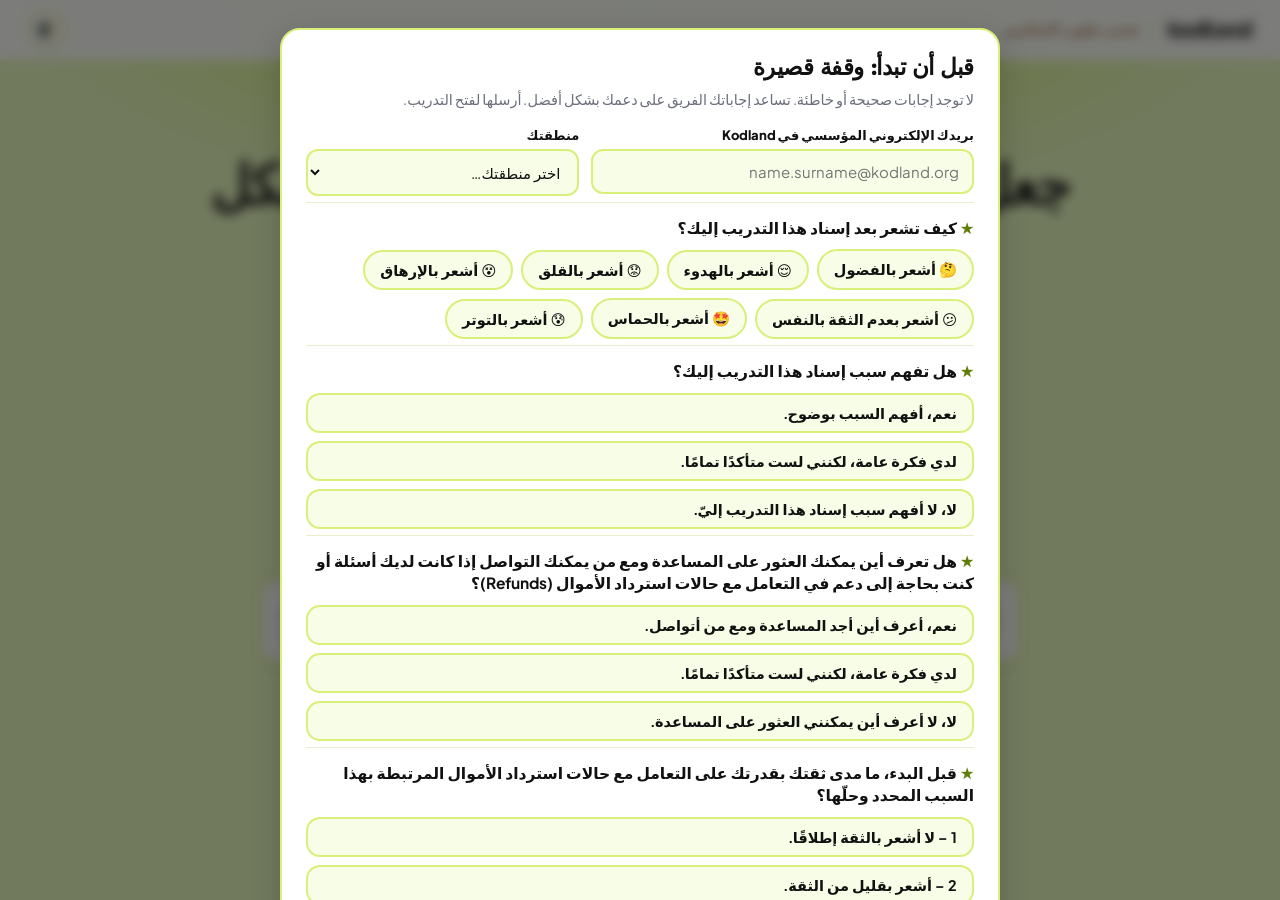
==== commit e947ad33: "Add files via upload" ====
--- a/ar.html
+++ b/ar.html
@@ -94,5 +94,6 @@
 <script>window.PROG_KEY_OVERRIDE='kl-mt-online_format-progress'; window.HERO_ART={ill:'wifi',orbs:['💻','🎙️','📶','🛟']};</script>
 <script src="assets/content-ar.js"></script>
 <script src="assets/engine.js"></script>
+<script src="assets/surveys.js"></script>
 </body>
 </html>
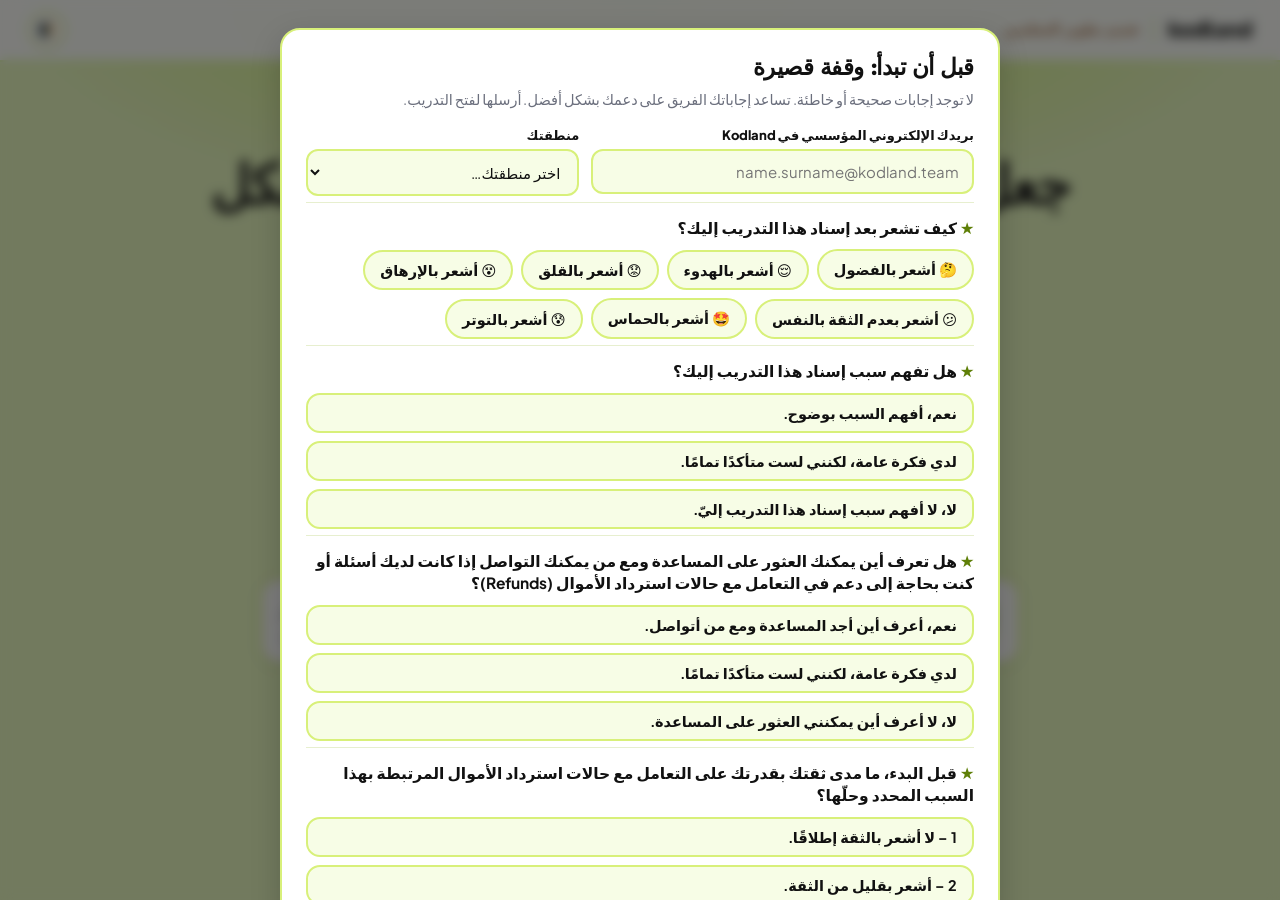
==== commit 361c156f: "Add files via upload" ====
--- a/ar.html
+++ b/ar.html
@@ -93,7 +93,7 @@
 
 <script>window.PROG_KEY_OVERRIDE='kl-mt-online_format-progress'; window.HERO_ART={ill:'wifi',orbs:['💻','🎙️','📶','🛟']};</script>
 <script src="assets/content-ar.js"></script>
+<script src="assets/surveys-v2.js"></script>
 <script src="assets/engine.js"></script>
-<script src="assets/surveys.js"></script>
 </body>
 </html>
